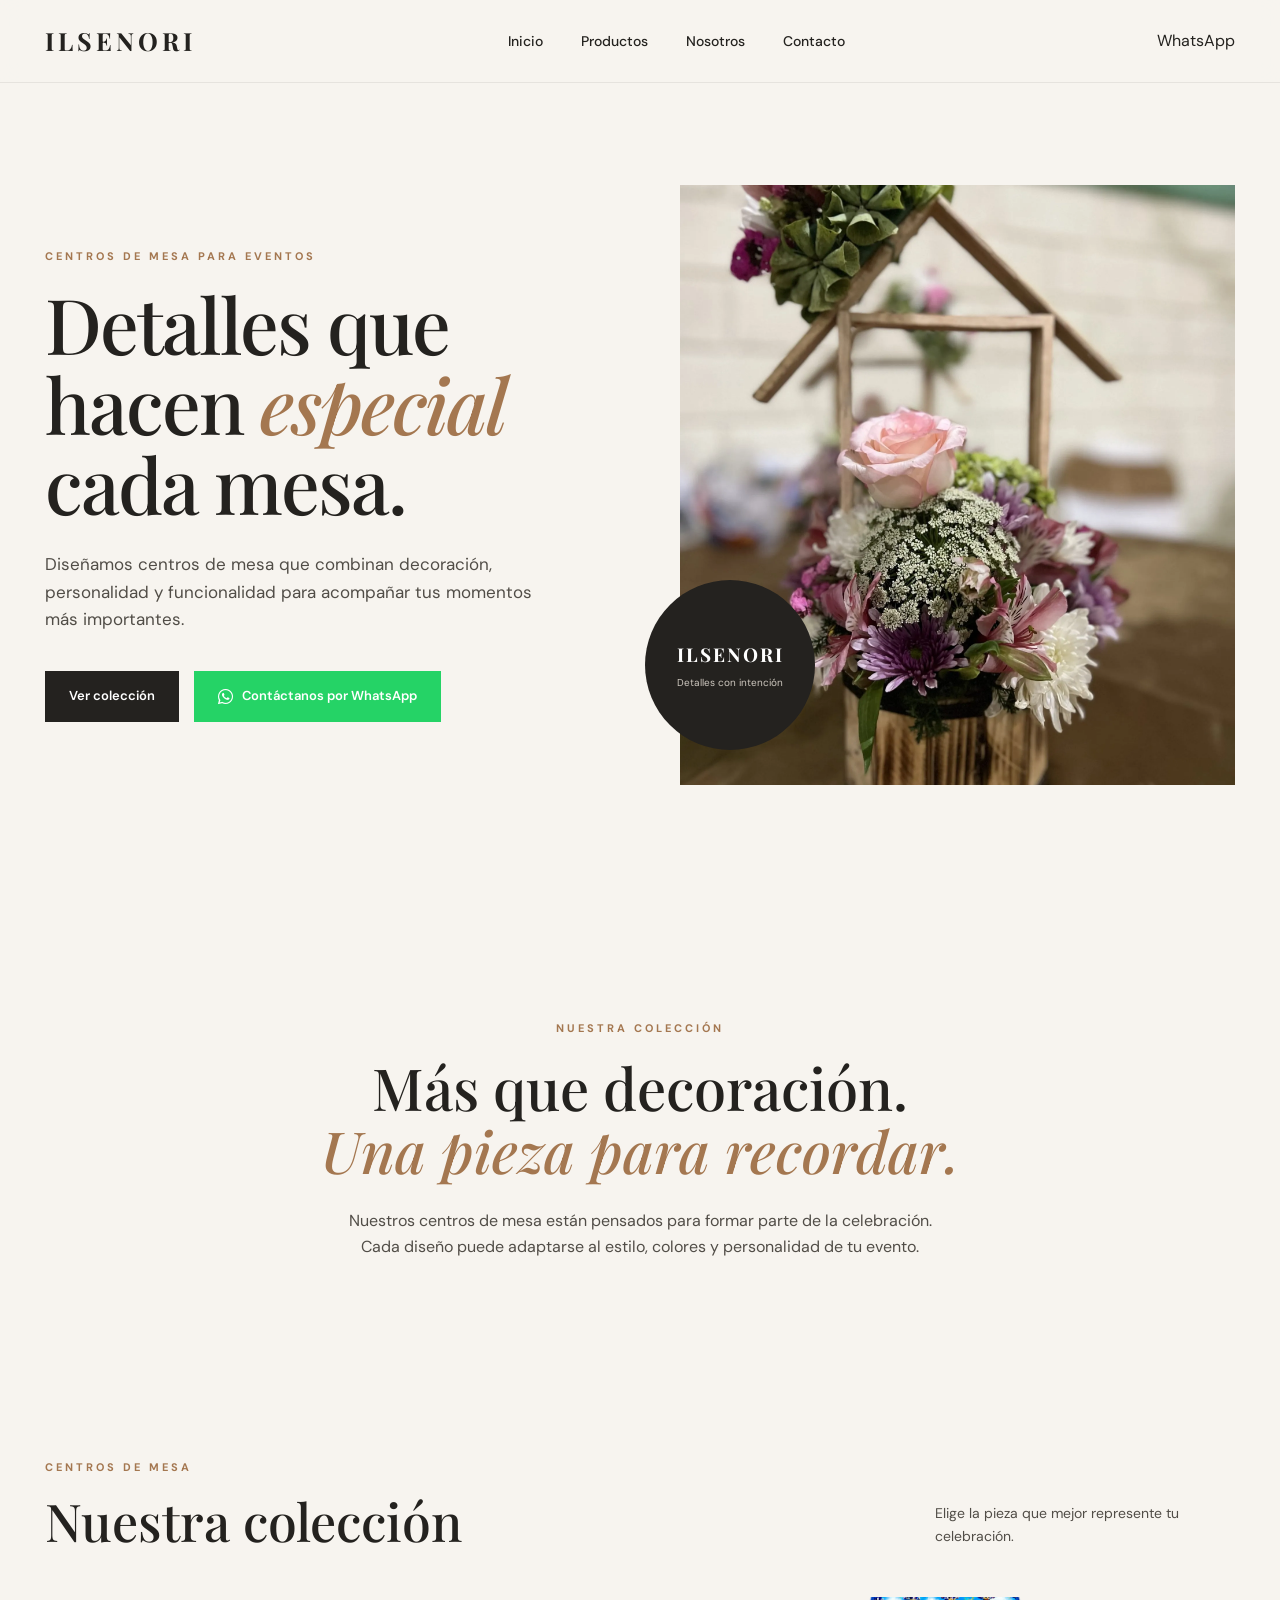
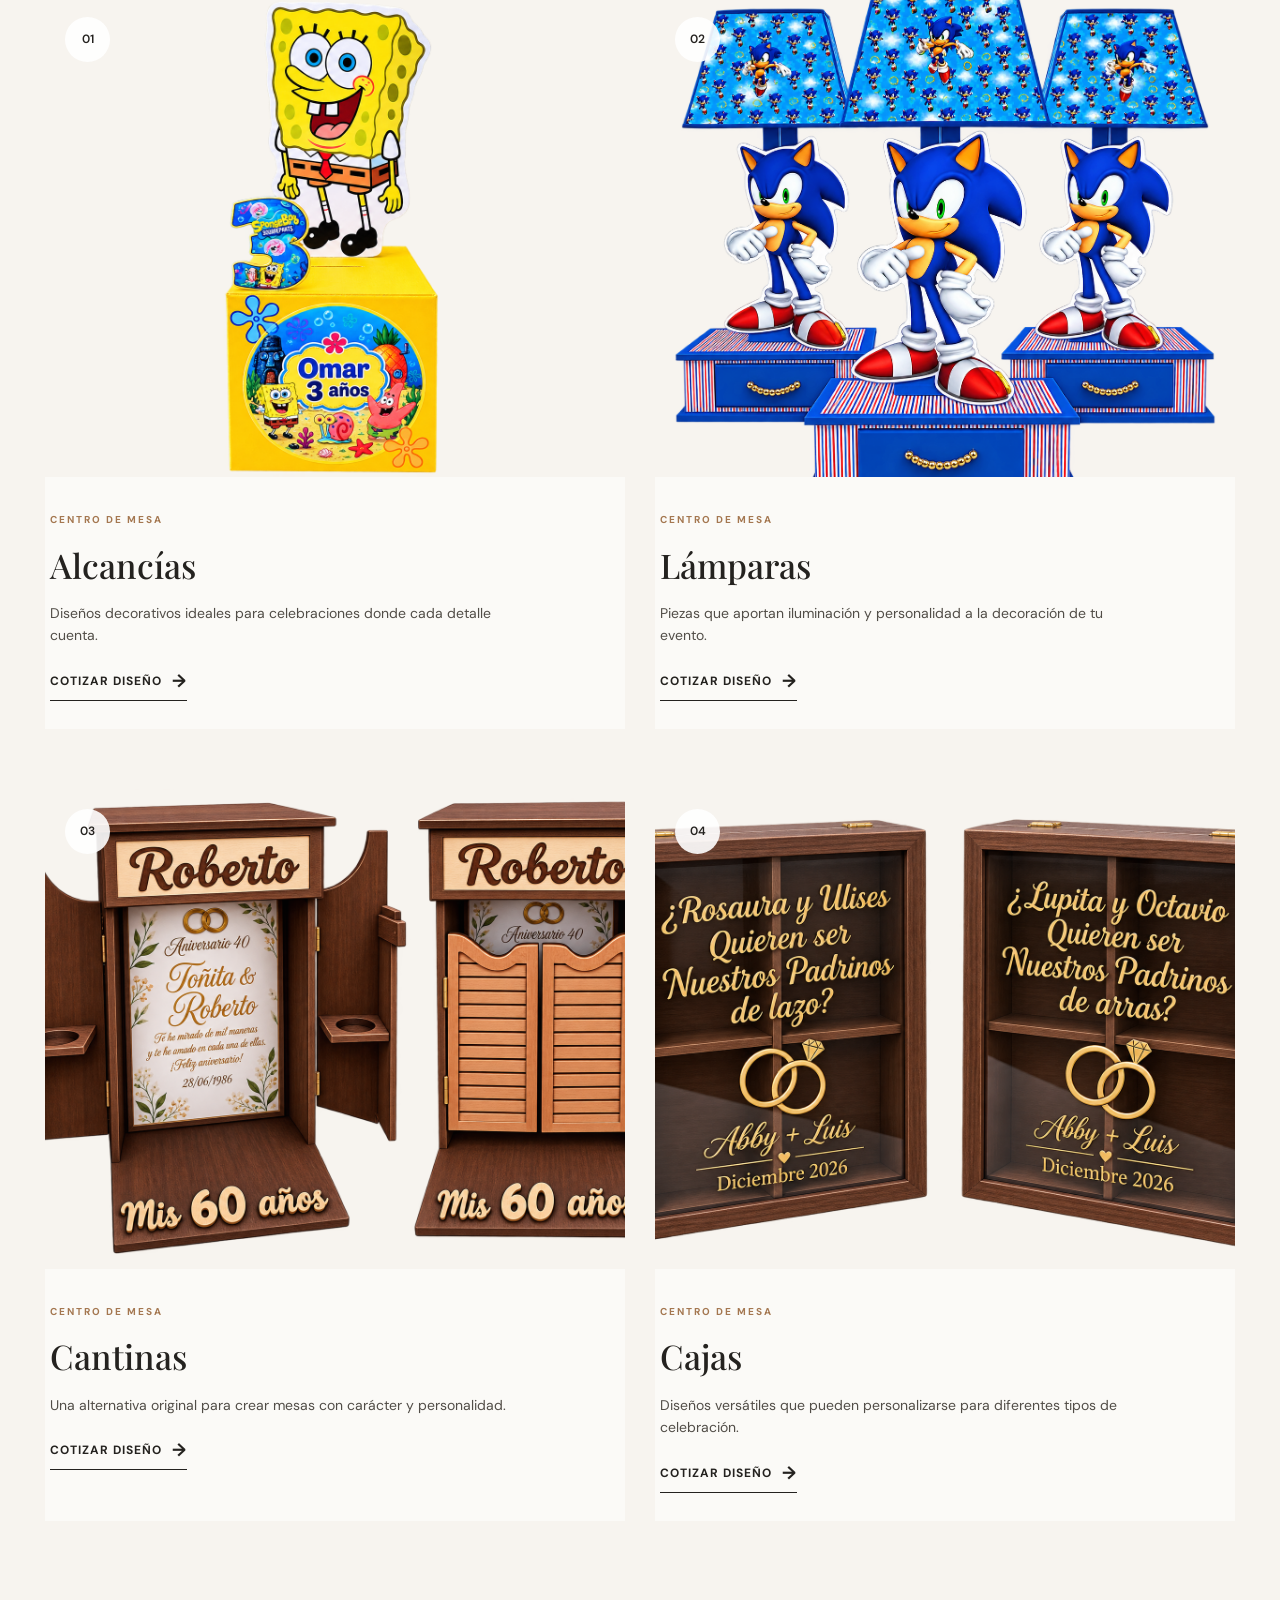
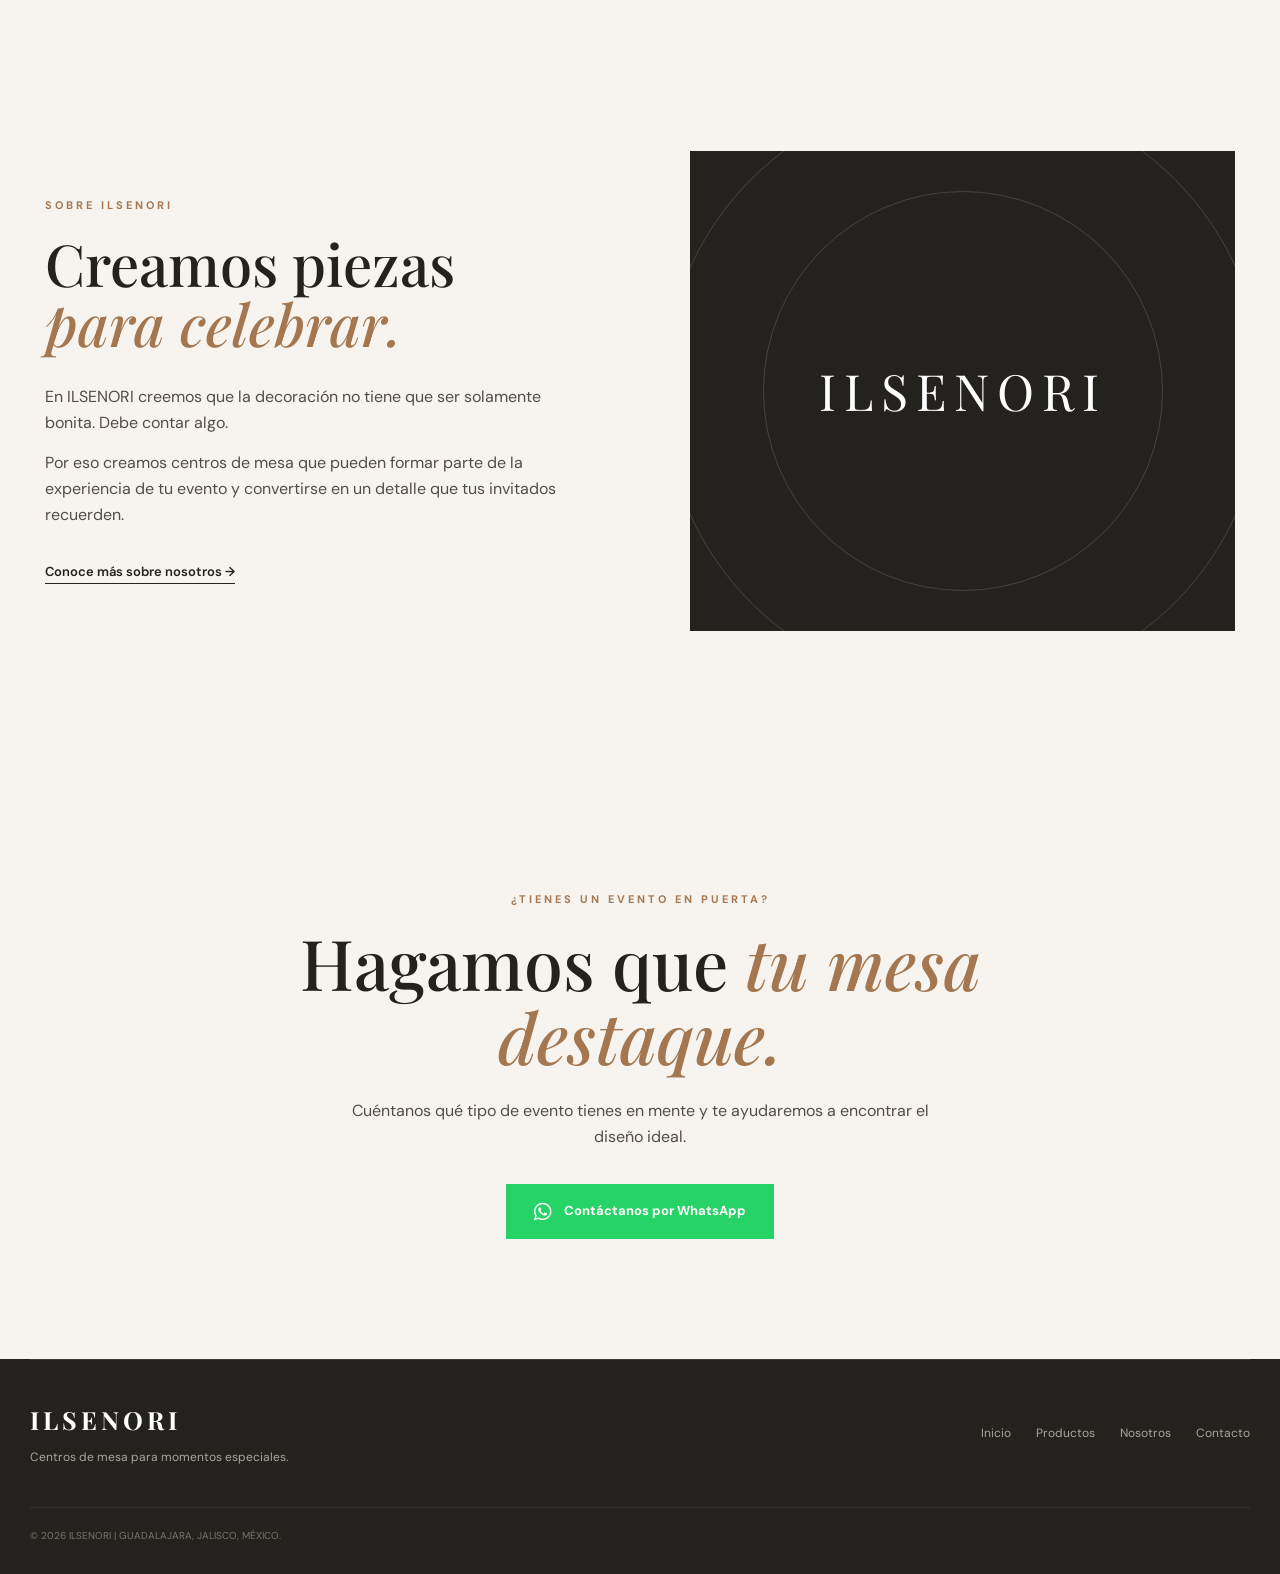
==== index.html @ c7e9c283 "Add files via upload" ====
<!DOCTYPE html>
<html lang="es">
<head>
    <meta charset="UTF-8">
    <meta name="viewport" content="width=device-width, initial-scale=1.0">

    <title>ILSENORI | Centros de Mesa para Eventos</title>

    <meta 
        name="description" 
        content="Centros de mesa personalizados para eventos. Alcancías, lámparas, cantinas y cajas decorativas."
    >

    <!-- Google Fonts -->
    <link rel="preconnect" href="https://fonts.googleapis.com">
    <link rel="preconnect" href="https://fonts.gstatic.com" crossorigin>
    <link rel="stylesheet" href="https://cdnjs.cloudflare.com/ajax/libs/font-awesome/6.5.2/css/all.min.css">
    <link 
        href="https://fonts.googleapis.com/css2?family=DM+Sans:wght@400;500;600;700&family=Playfair+Display:wght@500;600;700&display=swap" 
        rel="stylesheet"
    >

    <!-- CSS -->
    <link rel="stylesheet" href="css/style.css">
</head>

<body>

    <!-- =========================
         NAVBAR
    ========================== -->

    <header class="navbar">

        <div class="nav-container">

            <a href="#inicio" class="logo">
                ILSENORI
            </a>

            <nav class="nav-menu">
                <a href="#inicio">Inicio</a>
                <a href="#productos">Productos</a>
                <a href="#nosotros">Nosotros</a>
                <a href="#contacto">Contacto</a>
            </nav>

            <a 
                href="https://wa.me/521XXXXXXXXXX?text=Hola%20ILSENORI,%20me%20gustaría%20cotizar%20centros%20de%20mesa."
                target="_blank"
                class="nav-whatsapp"
            >
                WhatsApp
            </a>


        </div>

    </header>


    <!-- =========================
         HERO
    ========================== -->

    <main>

        <section class="hero" id="inicio">

            <div class="hero-content">

                <span class="eyebrow">
                    CENTROS DE MESA PARA EVENTOS
                </span>

                <h1>
                    Detalles que hacen
                    <span>especial</span>
                    cada mesa.
                </h1>

                <p>
                    Diseñamos centros de mesa que combinan decoración,
                    personalidad y funcionalidad para acompañar tus
                    momentos más importantes.
                </p>

                <div class="hero-buttons">

                    <a href="#productos" class="btn btn-primary">
                        Ver colección
                    </a>

<a 
    href="https://wa.me/521XXXXXXXXXX?text=Hola%20ILSENORI,%20me%20gustaría%20cotizar%20centros%20de%20mesa."
    target="_blank"
    class="btn btn-whatsapp"
>
    <i class="fa-brands fa-whatsapp"></i>
    Contáctanos por WhatsApp
</a>

                </div>

            </div>


            <div class="hero-image">

                <div class="hero-image-frame">

                    <img 
                        src="images/hero.webp" 
                        alt="Centro de mesa ILSENORI"
                    >

                </div>

                <div class="hero-badge">
                    <strong>ILSENORI</strong>
                    <span>Detalles con intención</span>
                </div>

            </div>

        </section>


        <!-- =========================
             INTRO
        ========================== -->

        <section class="intro">

            <span class="eyebrow">
                NUESTRA COLECCIÓN
            </span>

            <h2>
                Más que decoración.
                <br>
                <span>Una pieza para recordar.</span>
            </h2>

            <p>
                Nuestros centros de mesa están pensados para formar parte
                de la celebración. Cada diseño puede adaptarse al estilo,
                colores y personalidad de tu evento.
            </p>

        </section>


        <!-- =========================
             PRODUCTOS
        ========================== -->

        <section class="products-section" id="productos">

            <div class="section-header">

                <div>

                    <span class="eyebrow">
                        CENTROS DE MESA
                    </span>

                    <h2>
                        Nuestra colección
                    </h2>

                </div>

                <p>
                    Elige la pieza que mejor represente
                    tu celebración.
                </p>

            </div>


            <div class="products-grid">

                <!-- ALCANCÍAS -->

                <article class="product-card">

                    <div class="product-image">

                        <img 
                            src="images/alcancia.png" 
                            alt="Centro de mesa con alcancía"
                        >

                        <span class="product-number">
                            01
                        </span>

                    </div>

                    <div class="product-info">

                        <span>
                            CENTRO DE MESA
                        </span>

                        <h3>
                            Alcancías
                        </h3>

                        <p>
                            Diseños decorativos ideales para celebraciones
                            donde cada detalle cuenta.
                        </p>

                        <a 
                            href="https://wa.me/521XXXXXXXXXX?text=Hola%20ILSENORI,%20me%20interesan%20los%20centros%20de%20mesa%20con%20alcancías."
                            target="_blank"
                            class="product-link"
                        >
                            Cotizar diseño
                            <span>→</span>
                        </a>

                    </div>

                </article>


                <!-- LÁMPARAS -->

                <article class="product-card">

                      <div class="product-image">

                        <img 
                            src="images/lampara.png" 
                            alt="Centro de mesa con lámpara"
                        >

                        <span class="product-number">
                            02
                        </span>

                    </div>


                    <div class="product-info">

                        <span>
                            CENTRO DE MESA
                        </span>

                        <h3>
                            Lámparas
                        </h3>

                        <p>
                            Piezas que aportan iluminación y personalidad
                            a la decoración de tu evento.
                        </p>

                        <a 
                            href="https://wa.me/521XXXXXXXXXX?text=Hola%20ILSENORI,%20me%20interesan%20los%20centros%20de%20mesa con lámparas."
                            target="_blank"
                            class="product-link"
                        >
                            Cotizar diseño
                            <span>→</span>
                        </a>

                    </div>

                </article>


                <!-- CANTINAS -->

                <article class="product-card">

                      <div class="product-image">

                        <img 
                            src="images/cantina.png" 
                            alt="Centro de mesa con cantina"
                        >

                        <span class="product-number">
                            03
                        </span>

                    </div>


                    <div class="product-info">

                        <span>
                            CENTRO DE MESA
                        </span>

                        <h3>
                            Cantinas
                        </h3>

                        <p>
                            Una alternativa original para crear mesas
                            con carácter y personalidad.
                        </p>

                        <a 
                            href="https://wa.me/521XXXXXXXXXX?text=Hola%20ILSENORI,%20me%20interesan%20los%20centros%20de%20mesa con cantinas."
                            target="_blank"
                            class="product-link"
                        >
                            Cotizar diseño
                            <span>→</span>
                        </a>

                    </div>

                </article>


                <!-- CAJAS -->

                <article class="product-card">
                      <div class="product-image">

                        <img 
                            src="images/caja.png" 
                            alt="Centro de mesa con caja"
                        >

                        <span class="product-number">
                            04
                        </span>

                    </div>


                    <div class="product-info">

                        <span>
                            CENTRO DE MESA
                        </span>

                        <h3>
                            Cajas
                        </h3>

                        <p>
                            Diseños versátiles que pueden personalizarse
                            para diferentes tipos de celebración.
                        </p>

                        <a 
                            href="https://wa.me/521XXXXXXXXXX?text=Hola%20ILSENORI,%20me%20interesan%20los%20centros%20de%20mesa con cajas."
                            target="_blank"
                            class="product-link"
                        >
                            Cotizar diseño
                            <span>→</span>
                        </a>

                    </div>

                </article>

            </div>

        </section>


        <!-- =========================
             NOSOTROS
        ========================== -->

        <section class="about" id="nosotros">

            <div class="about-content">

                <span class="eyebrow">
                    SOBRE ILSENORI
                </span>

                <h2>
                    Creamos piezas
                    <span>para celebrar.</span>
                </h2>

                <p>
                    En ILSENORI creemos que la decoración no tiene que
                    ser solamente bonita. Debe contar algo.
                </p>

                <p>
                    Por eso creamos centros de mesa que pueden formar
                    parte de la experiencia de tu evento y convertirse
                    en un detalle que tus invitados recuerden.
                </p>

                <a href="#contacto" class="text-link">
                    Conoce más sobre nosotros →
                </a>

            </div>


            <div class="about-decoration">

                <div class="decoration-circle circle-one"></div>
                <div class="decoration-circle circle-two"></div>

                <span>
                    ILSENORI
                </span>

            </div>

        </section>


        <!-- =========================
             CTA
        ========================== -->

        <section class="contact" id="contacto">

            <div class="contact-inner">

                <span class="eyebrow">
                    ¿TIENES UN EVENTO EN PUERTA?
                </span>

                <h2>
                    Hagamos que
                    <span>tu mesa destaque.</span>
                </h2>

                <p>
                    Cuéntanos qué tipo de evento tienes en mente
                    y te ayudaremos a encontrar el diseño ideal.
                </p>

                <a 
                    href="https://wa.me/521XXXXXXXXXX?text=Hola%20ILSENORI,%20quiero%20cotizar%20centros%20de%20mesa%20para%20mi%20evento."
                    target="_blank"
                    class="whatsapp-button"
                >
                    <i class="fa-brands fa-whatsapp whatsapp-icon"></i>
    Contáctanos por WhatsApp
                </a>

            </div>

        </section>

    </main>


    <!-- =========================
         FOOTER
    ========================== -->

    <footer>

        <div class="footer-container">

            <div class="footer-brand">

                <div class="logo">
                    ILSENORI
                </div>

                <p>
                    Centros de mesa para momentos especiales.
                </p>

            </div>


            <div class="footer-links">

                <a href="#inicio">Inicio</a>
                <a href="#productos">Productos</a>
                <a href="#nosotros">Nosotros</a>
                <a href="#contacto">Contacto</a>

            </div>

        </div>


        <div class="footer-bottom">

            <span>
                © 2026 ILSENORI | GUADALAJARA, JALISCO, MÉXICO.
            </span>

        </div>

    </footer>


    <!-- JavaScript -->
    <script src="js/script.js"></script>

</body>
</html>
---- css/style.css ----
/* =====================================================
   ILSENORI
   Centros de Mesa para Eventos
===================================================== */


/* =========================
   VARIABLES
========================= */

:root {

    --background: #f7f4ef;
    --background-light: #fbfaf7;

    --dark: #24221f;
    --dark-soft: #514d47;

    --accent: #a47750;
    --accent-dark: #805b3c;

    --border: #ddd7ce;

    --white: #ffffff;

    --serif: "Playfair Display", serif;
    --sans: "DM Sans", sans-serif;

}


/* =========================
   RESET
========================= */

* {
    margin: 0;
    padding: 0;
    box-sizing: border-box;
}

html {
    scroll-behavior: smooth;
}

body {

    font-family: var(--sans);

    background: var(--background);

    color: var(--dark);

    line-height: 1.6;

}

img {

    width: 100%;
    display: block;

}

a {

    text-decoration: none;
    color: inherit;

}


/* =========================
   NAVBAR
========================= */

.navbar {

    position: fixed;

    top: 0;
    left: 0;

    width: 100%;

    z-index: 1000;

    background: rgba(247, 244, 239, 0.9);

    backdrop-filter: blur(12px);

    border-bottom: 1px solid rgba(36, 34, 31, 0.08);

}

.nav-container {

    max-width: 1250px;

    margin: auto;

    height: 82px;

    padding: 0 30px;

    display: flex;

    align-items: center;

    justify-content: space-between;

}

.logo {

    font-family: var(--serif);

    font-size: 25px;

    font-weight: 700;

    letter-spacing: 4px;

}

.nav-menu {

    display: flex;

    gap: 38px;

}

.nav-menu a {

    font-size: 14px;

    font-weight: 500;

    transition: 0.3s;

}

.nav-menu a:hover {

    color: var(--accent);

}




/* =========================
   HERO
========================= */

.hero {

    min-height: 100vh;

    max-width: 1250px;

    margin: auto;

    padding: 150px 30px 80px;

    display: grid;

    grid-template-columns: 1fr 1fr;

    align-items: center;

    gap: 80px;

}

.hero-content {

    max-width: 570px;

}

.eyebrow {

    display: block;

    margin-bottom: 18px;

    color: var(--accent);

    font-size: 11px;

    font-weight: 700;

    letter-spacing: 3px;

}

.hero h1 {

    font-family: var(--serif);

    font-size: clamp(50px, 6vw, 82px);

    line-height: 1.04;

    font-weight: 500;

    letter-spacing: -2px;

    margin-bottom: 28px;

}

.hero h1 span,
.about h2 span,
.contact h2 span {

    color: var(--accent);

    font-style: italic;

}

.hero p {

    max-width: 500px;

    color: var(--dark-soft);

    font-size: 17px;

    margin-bottom: 38px;

}

.hero-buttons {

    display: flex;

    align-items: center;

    gap: 15px;

    flex-wrap: wrap;

}

.btn {

    padding: 15px 24px;

    font-size: 13px;

    font-weight: 600;

    transition: 0.3s;

}

.btn-primary {

    background: var(--dark);

    color: var(--white);

}

.btn-primary:hover {

    background: var(--accent);

}

.btn-outline {

    border: 1px solid var(--dark);

}
.btn-whatsapp {
    display: inline-flex;
    align-items: center;
    justify-content: center;
    gap: 9px;

    background: #25D366;
    color: #ffffff;

    transition: 0.3s;
}

.btn-whatsapp:hover {
    background: #1ebe5d;
    color: #ffffff;
    transform: translateY(-2px);
}

.btn-whatsapp i {
    font-size: 17px;
}
.btn-outline:hover {

    background: var(--dark);

    color: var(--white);

}


/* =========================
   HERO IMAGE
========================= */

.hero-image {

    position: relative;

}

.hero-image-frame {

    position: relative;

    height: 600px;

    overflow: hidden;

    background: #ded7cd;

}

.hero-image-frame img {

    width: 100%;
    height: 100%;

    object-fit: cover;

    transition: transform 0.8s ease;

}

.hero-image:hover img {

    transform: scale(1.03);

}

.hero-badge {

    position: absolute;

    left: -35px;

    bottom: 35px;

    width: 170px;

    height: 170px;

    border-radius: 50%;

    background: var(--dark);

    color: white;

    display: flex;

    flex-direction: column;

    justify-content: center;

    align-items: center;

    text-align: center;

    padding: 20px;

}

.hero-badge strong {

    font-family: var(--serif);

    font-size: 19px;

    letter-spacing: 2px;

}

.hero-badge span {

    font-size: 10px;

    color: #cfc9c0;

    margin-top: 5px;

}


/* =========================
   INTRO
========================= */

.intro {

    max-width: 800px;

    margin: auto;

    text-align: center;

    padding: 120px 30px;

}

.intro h2 {

    font-family: var(--serif);

    font-size: clamp(38px, 5vw, 58px);

    line-height: 1.1;

    font-weight: 500;

    margin-bottom: 25px;

}

.intro h2 span {

    color: var(--accent);

    font-style: italic;

}

.intro p {

    max-width: 600px;

    margin: auto;

    color: var(--dark-soft);

}


/* =========================
   PRODUCTS
========================= */

.products-section {

    max-width: 1250px;

    margin: auto;

    padding: 80px 30px 130px;

}

.section-header {

    display: flex;

    justify-content: space-between;

    align-items: end;

    margin-bottom: 50px;

}

.section-header h2 {

    font-family: var(--serif);

    font-size: 52px;

    font-weight: 500;

    line-height: 1;

}

.section-header p {

    max-width: 300px;

    color: var(--dark-soft);

    font-size: 14px;

}


/* =========================
   PRODUCT GRID
========================= */

.products-grid {

    display: grid;

    grid-template-columns: repeat(2, 1fr);

    gap: 60px 30px;

}

.product-card {

    background: var(--background-light);

}

.product-image {

    height: 480px;

    position: relative;

    overflow: hidden;

    background:  var(--background);

}

.product-image img {

    height: 100%;

    object-fit: cover;

    transition: transform 0.7s ease;

}

.product-card:hover .product-image img {

    transform: scale(1.04);

}

.product-number {

    position: absolute;

    top: 20px;

    left: 20px;

    width: 45px;

    height: 45px;

    border-radius: 50%;

    display: flex;

    align-items: center;

    justify-content: center;

    background: rgba(255,255,255,0.9);

    font-size: 12px;

    font-weight: 600;

}


/* PLACEHOLDER */

.product-placeholder {

    display: flex;

    align-items: center;

    justify-content: center;

    background:
        linear-gradient(
            135deg,
            #ddd5ca,
            #eee9e1
        );

}

.product-placeholder div {

    text-align: center;

}

.product-placeholder span {

    display: block;

    font-size: 12px;

    color: var(--accent);

    letter-spacing: 3px;

    margin-bottom: 8px;

}

.product-placeholder strong {

    font-family: var(--serif);

    font-size: 38px;

    font-weight: 500;

}


/* PRODUCT INFO */

.product-info {

    padding: 28px 5px;

}

.product-info > span {

    color: var(--accent);

    font-size: 10px;

    font-weight: 700;

    letter-spacing: 2px;

}

.product-info h3 {

    font-family: var(--serif);

    font-size: 34px;

    font-weight: 500;

    margin: 7px 0 10px;

}

.product-info p {

    max-width: 470px;

    color: var(--dark-soft);

    font-size: 14px;

    margin-bottom: 20px;

}

.product-link {

    display: inline-flex;

    gap: 10px;

    align-items: center;

    font-size: 12px;

    font-weight: 700;

    letter-spacing: 1px;

    text-transform: uppercase;

    border-bottom: 1px solid var(--dark);

    padding-bottom: 4px;

    transition: 0.3s;

}

.product-link:hover {

    color: var(--accent);

    border-color: var(--accent);

}

.product-link span {

    font-size: 18px;

}


/* =========================
   ABOUT
========================= */

.about {

    max-width: 1250px;

    margin: auto;

    padding: 100px 30px 140px;

    display: grid;

    grid-template-columns: 1fr 1fr;

    align-items: center;

    gap: 100px;

}

.about-content {

    max-width: 520px;

}

.about h2 {

    font-family: var(--serif);

    font-size: 58px;

    font-weight: 500;

    line-height: 1.05;

    margin-bottom: 30px;

}

.about p {

    color: var(--dark-soft);

    margin-bottom: 15px;

}

.text-link {

    display: inline-block;

    margin-top: 20px;

    font-weight: 600;

    font-size: 13px;

    border-bottom: 1px solid var(--dark);

}


/* ABOUT DECORATION */

.about-decoration {

    height: 480px;

    background: var(--dark);

    position: relative;

    overflow: hidden;

    display: flex;

    justify-content: center;

    align-items: center;

}

.about-decoration > span {

    position: relative;

    z-index: 2;

    font-family: var(--serif);

    font-size: 50px;

    color: var(--white);

    letter-spacing: 8px;

}

.decoration-circle {

    position: absolute;

    border: 1px solid rgba(255,255,255,0.15);

    border-radius: 50%;

}

.circle-one {

    width: 400px;

    height: 400px;

}

.circle-two {

    width: 600px;

    height: 600px;

}

/* =========================
   CONTACT
========================= */

.contact {
    background: var(--background);
    padding: 120px 30px;
}

.contact-inner {
    max-width: 800px;
    margin: auto;
    text-align: center;
}

.contact h2 {
    font-family: var(--serif);
    font-size: clamp(45px, 6vw, 70px);
    font-weight: 500;
    line-height: 1.05;
    margin-bottom: 25px;
}

.contact h2 span {
    color: var(--accent);
    font-style: italic;
}

.contact p {
    max-width: 600px;
    margin: 0 auto 35px;
    color: var(--dark-soft);
}
/* =========================
   CONTACT
========================= */

.whatsapp-button {

    display: inline-flex;

    align-items: center;

    justify-content: center;

    gap: 12px;

    padding: 17px 28px;

    background: #25D366;

    color: #ffffff;

    font-size: 13px;

    font-weight: 700;

    transition: 0.3s;

}

.whatsapp-button:hover {

    background: #1ebe5d;

    color: #ffffff;

    transform: translateY(-2px);

}

.whatsapp-icon {

    font-size: 20px;

}



/* =========================
   FOOTER
========================= */

footer {

    background: var(--dark);

    color: var(--white);

    padding: 0 30px 30px;

}

.footer-container {

    max-width: 1250px;

    margin: auto;

    padding: 40px 0;

    border-top: 1px solid rgba(255,255,255,0.12);

    display: flex;

    justify-content: space-between;

}

.footer-brand p {

    color: #aaa49d;

    font-size: 12px;

    margin-top: 8px;

}

.footer-links {

    display: flex;

    gap: 25px;

    align-items: center;

}

.footer-links a {

    font-size: 12px;

    color: #aaa49d;

}

.footer-links a:hover {

    color: white;

}

.footer-bottom {

    max-width: 1250px;

    margin: auto;

    padding-top: 20px;

    border-top: 1px solid rgba(255,255,255,0.08);

    display: flex;

    justify-content: space-between;

    color: #77736d;

    font-size: 10px;

}


/* =========================
   RESPONSIVE
========================= */

@media (max-width: 900px) {

    .nav-menu,
    .nav-whatsapp {

        display: none;

    }

    .menu-toggle {

        display: block;

    }

    .hero {

        grid-template-columns: 1fr;

        gap: 50px;

    }

    .hero-image-frame {

        height: 500px;

    }

    .hero-badge {

        left: 20px;

    }

    .products-grid {

        grid-template-columns: 1fr;

    }

    .about {

        grid-template-columns: 1fr;

        gap: 50px;

    }

}


@media (max-width: 600px) {

    .nav-container {

        height: 70px;

        padding: 0 20px;

    }

    .logo {

        font-size: 21px;

    }

    .hero {

        padding: 120px 20px 60px;

    }

    .hero h1 {

        font-size: 48px;

    }

    .hero p {

        font-size: 15px;

    }

    .hero-buttons {

        flex-direction: column;

        align-items: stretch;

    }

    .btn {

        text-align: center;

    }

    .hero-image-frame {

        height: 420px;

    }

    .hero-badge {

        width: 125px;

        height: 125px;

        left: 15px;

        bottom: 15px;

    }

    .hero-badge strong {

        font-size: 14px;

    }

    .hero-badge span {

        font-size: 8px;

    }

    .intro {

        padding: 80px 20px;

    }

    .intro h2 {

        font-size: 38px;

    }

    .products-section {

        padding: 50px 20px 80px;

    }

    .section-header {

        display: block;

    }

    .section-header h2 {

        font-size: 42px;

        margin-bottom: 15px;

    }

    .product-image {

        height: 380px;

    }

    .product-info h3 {

        font-size: 30px;

    }

    .about {

        padding: 70px 20px 90px;

    }

    .about h2 {

        font-size: 43px;

    }

    .about-decoration {

        height: 350px;

    }

    .about-decoration > span {

        font-size: 32px;

    }

    .contact {

        padding: 90px 20px;

    }

    .contact h2 {

        font-size: 45px;

    }

    .footer-container {

        flex-direction: column;

        gap: 30px;

    }

    .footer-links {

        flex-wrap: wrap;

    }

    .footer-bottom {

        flex-direction: column;

        gap: 5px;

    }

}

/* =========================
   SCROLL ANIMATIONS
========================= */

.animate {

    opacity: 0;

    transform: translateY(25px);

    transition:
        opacity 0.7s ease,
        transform 0.7s ease;

}

.animate.visible {

    opacity: 1;

    transform: translateY(0);

}


/* =========================
   SCROLLED NAVBAR
========================= */

.navbar.scrolled {

    box-shadow: 0 5px 25px rgba(0,0,0,0.05);

}


/* =========================
   MOBILE MENU
========================= */

@media (max-width: 900px) {

    .nav-menu.mobile-active {

        display: flex;

        position: absolute;

        top: 70px;

        left: 0;

        width: 100%;

        padding: 25px 20px;

        background: var(--background);

        flex-direction: column;

        gap: 20px;

        border-bottom: 1px solid var(--border);

    }

}
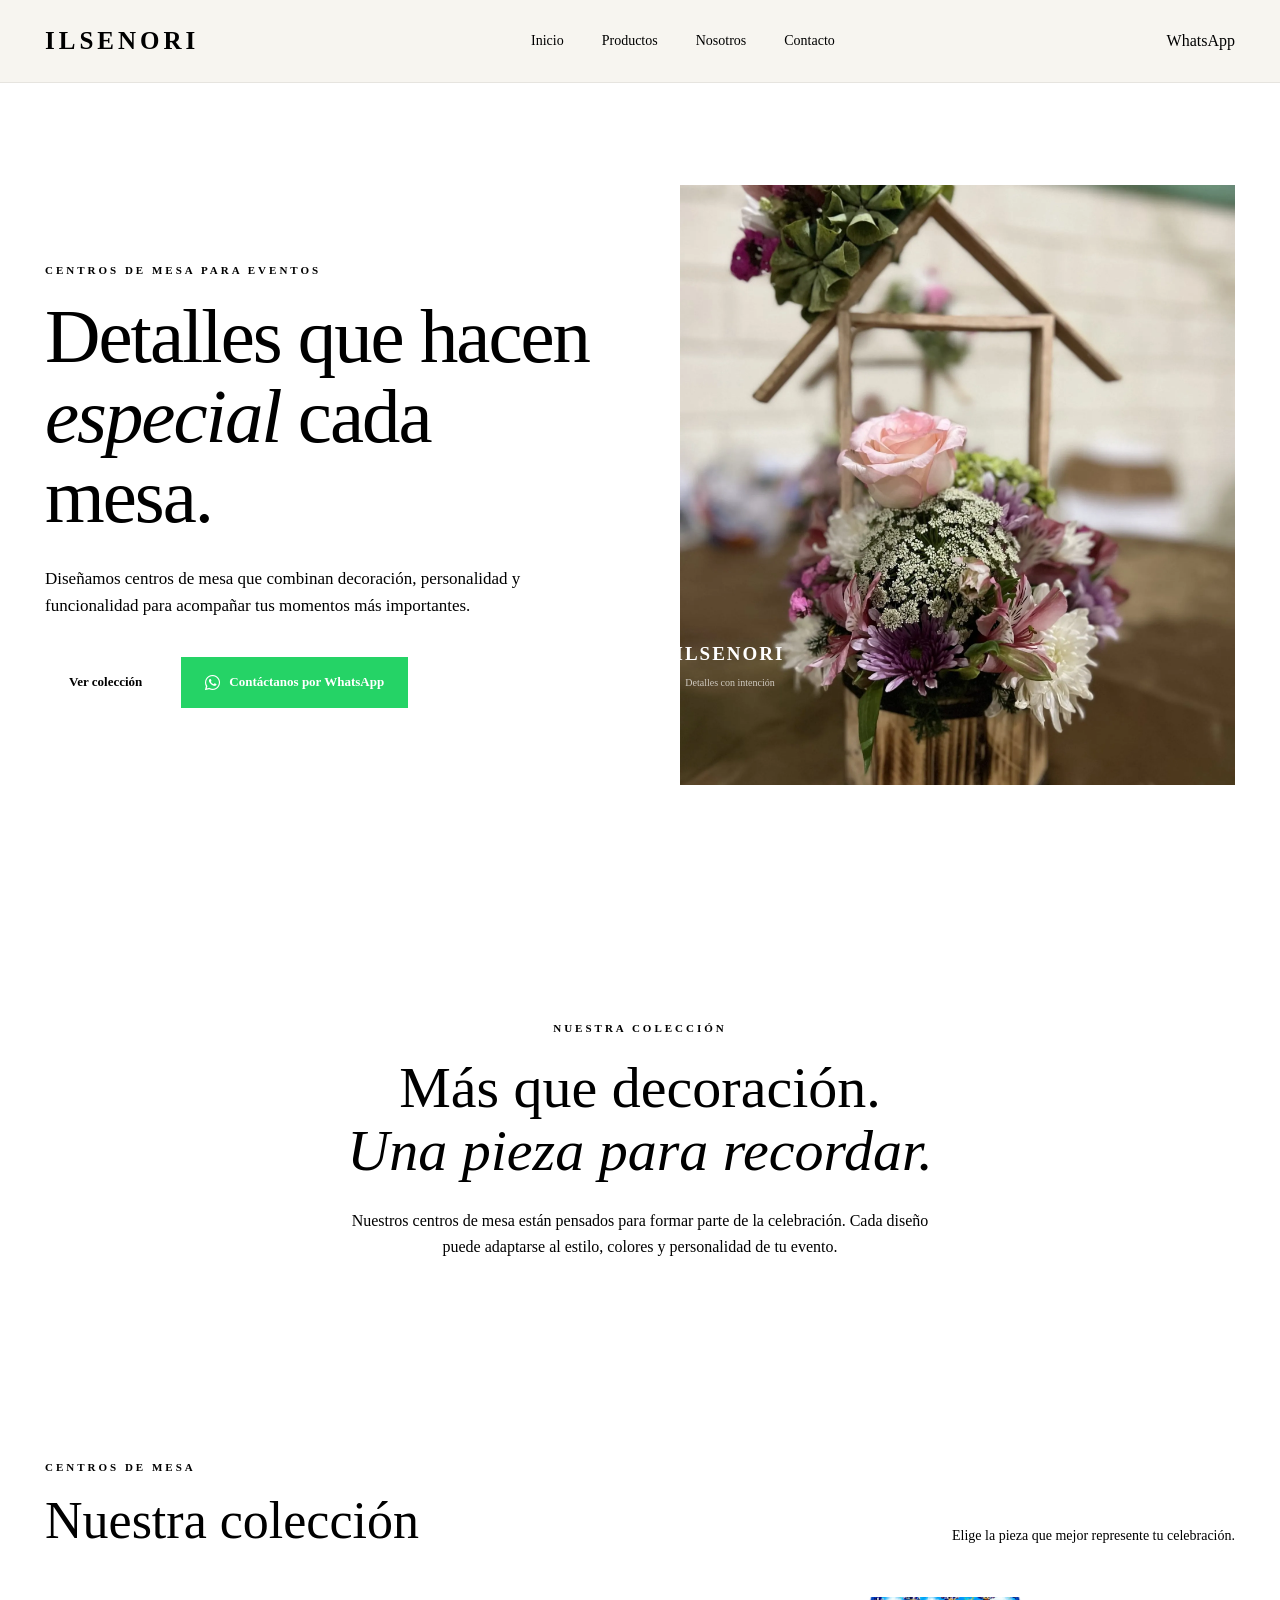
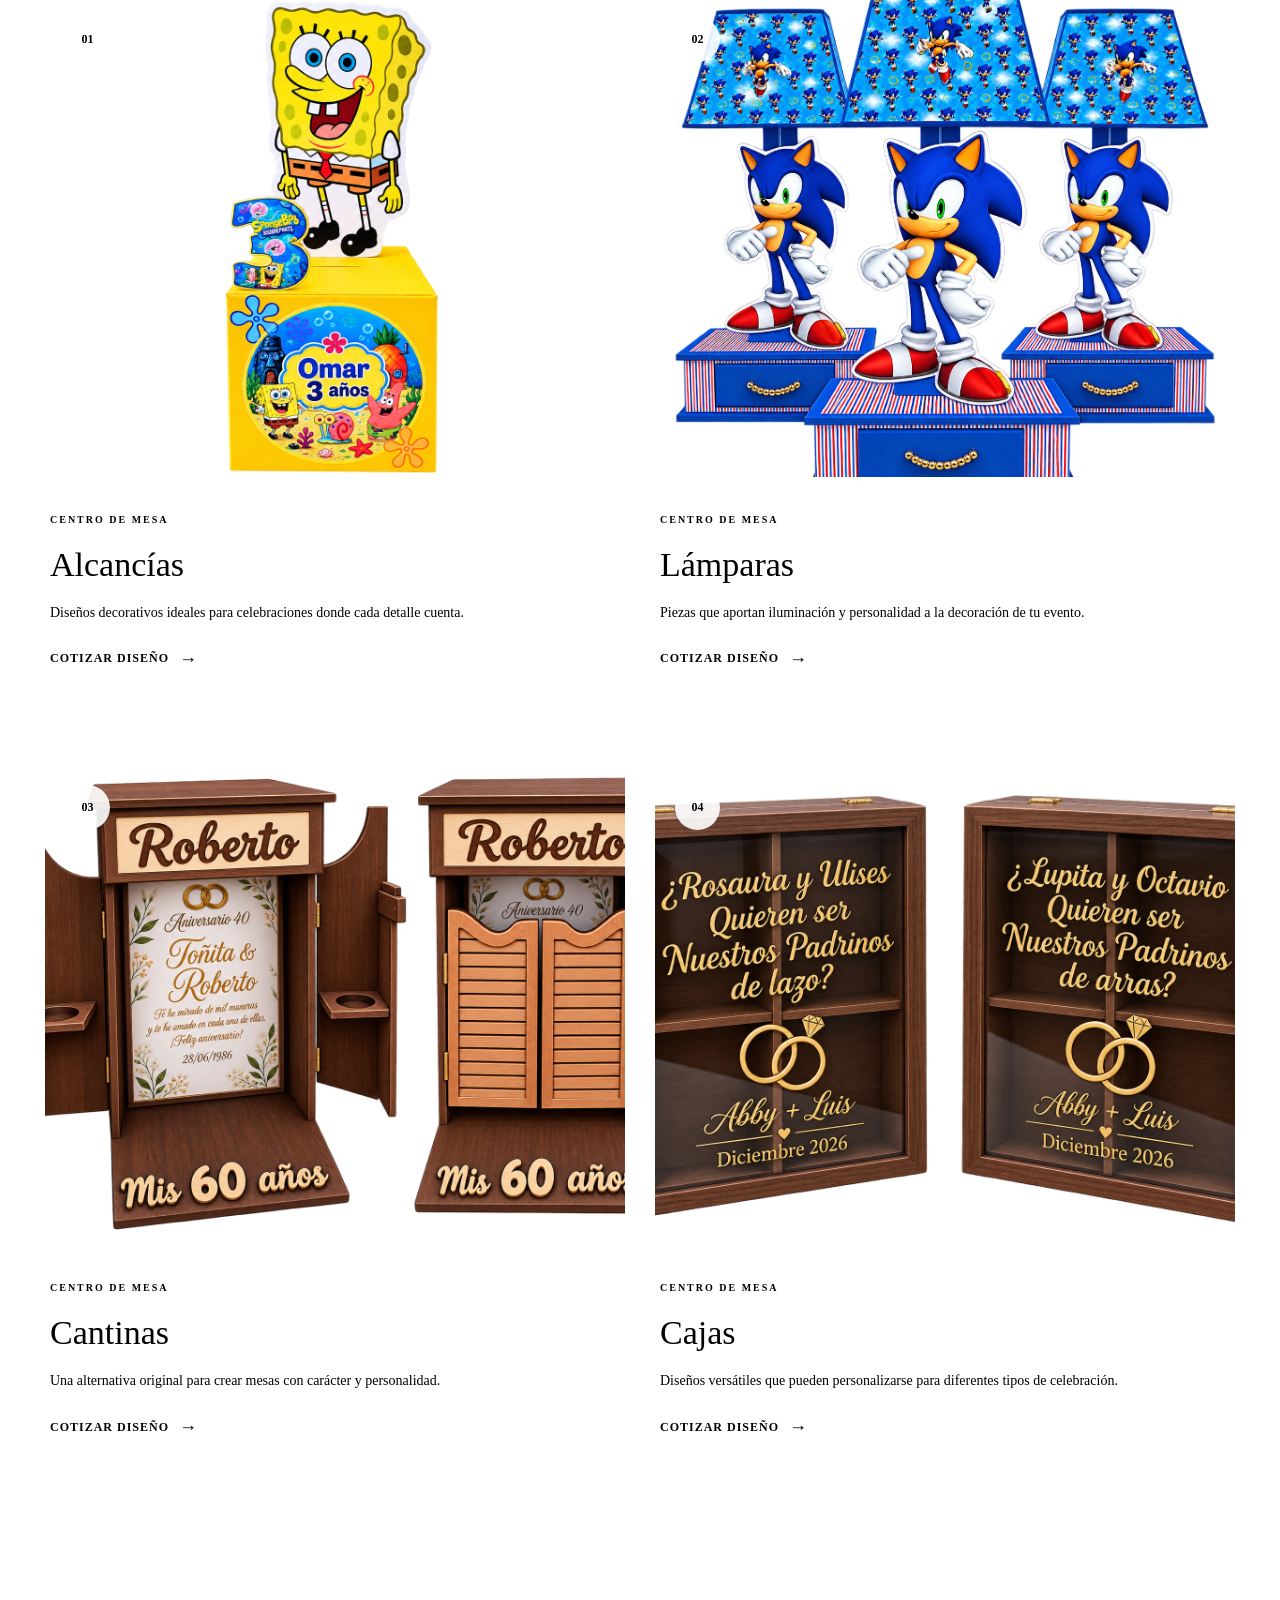
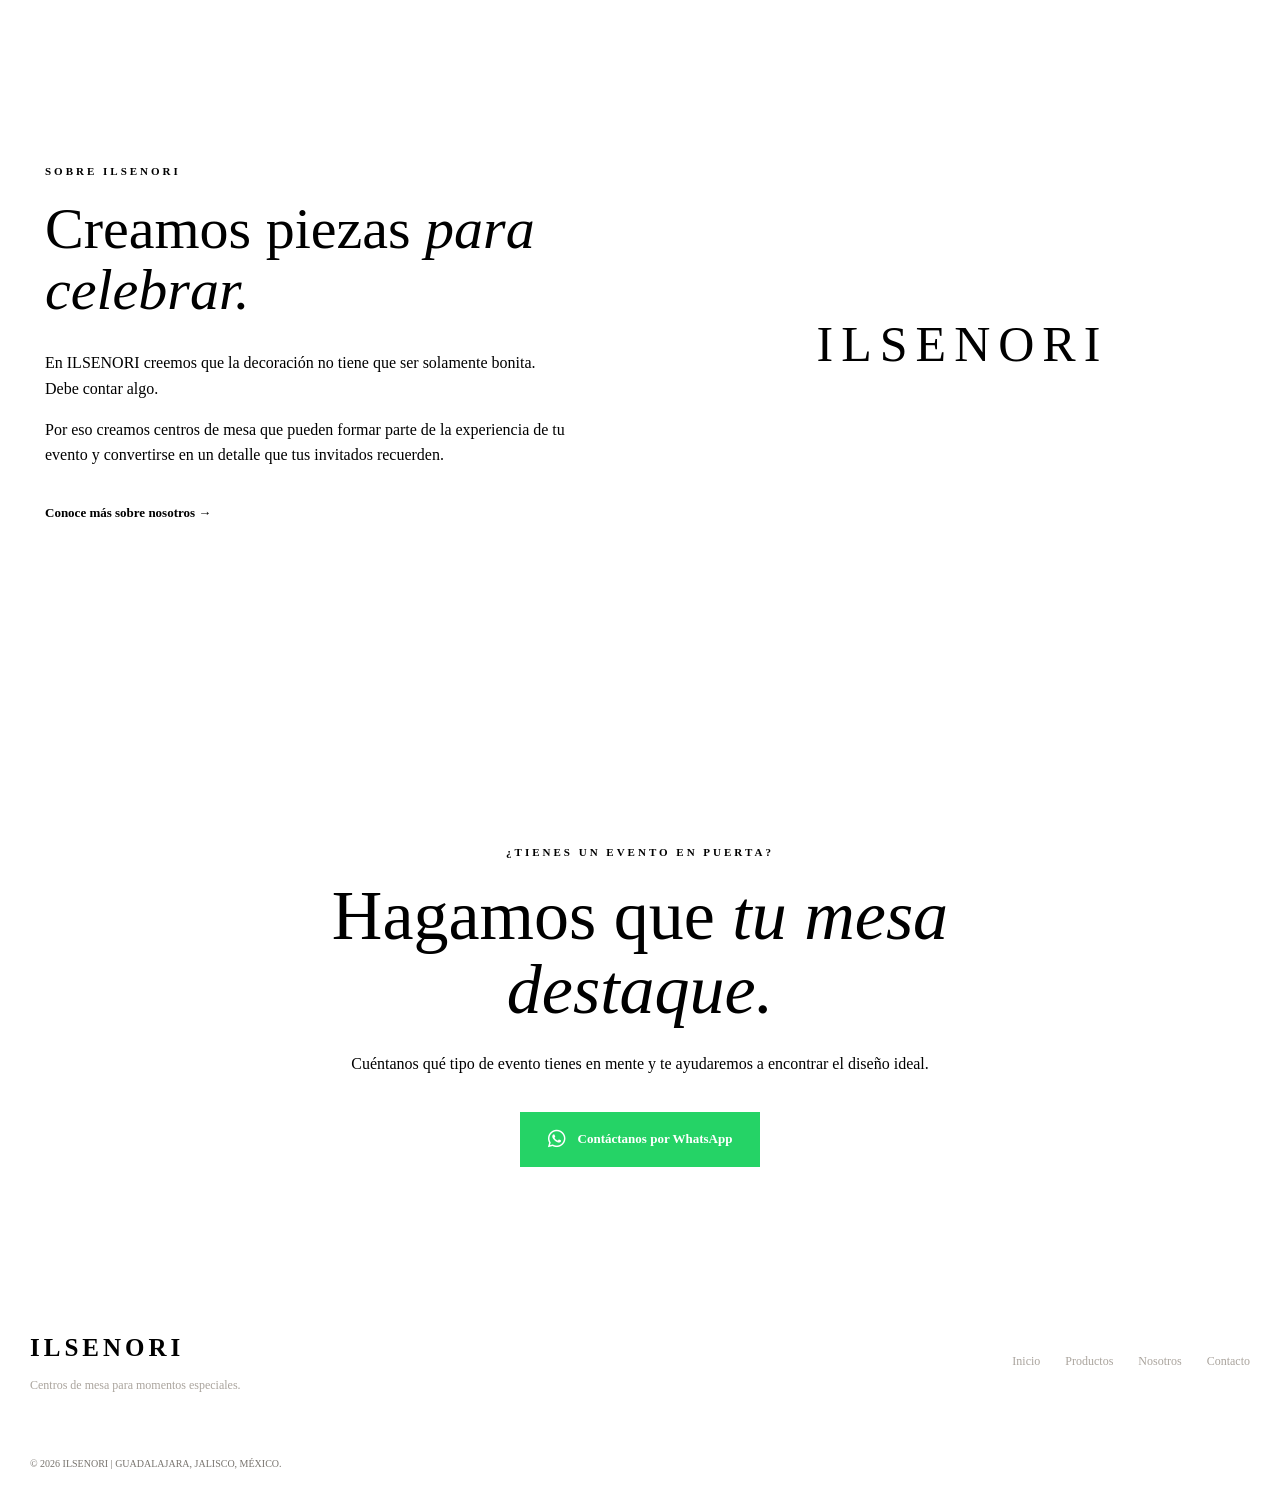
==== commit 10eabbbc: "Merge branch 'main' of https://github.com/tokiopanic/ilsenori.com" ====
--- a/index.html
+++ b/index.html
@@ -1,509 +1,509 @@
-<!DOCTYPE html>
-<html lang="es">
-<head>
-    <meta charset="UTF-8">
-    <meta name="viewport" content="width=device-width, initial-scale=1.0">
-
-    <title>ILSENORI | Centros de Mesa para Eventos</title>
-
-    <meta 
-        name="description" 
-        content="Centros de mesa personalizados para eventos. Alcancías, lámparas, cantinas y cajas decorativas."
-    >
-
-    <!-- Google Fonts -->
-    <link rel="preconnect" href="https://fonts.googleapis.com">
-    <link rel="preconnect" href="https://fonts.gstatic.com" crossorigin>
-    <link rel="stylesheet" href="https://cdnjs.cloudflare.com/ajax/libs/font-awesome/6.5.2/css/all.min.css">
-    <link 
-        href="https://fonts.googleapis.com/css2?family=DM+Sans:wght@400;500;600;700&family=Playfair+Display:wght@500;600;700&display=swap" 
-        rel="stylesheet"
-    >
-
-    <!-- CSS -->
-    <link rel="stylesheet" href="css/style.css">
-</head>
-
-<body>
-
-    <!-- =========================
-         NAVBAR
-    ========================== -->
-
-    <header class="navbar">
-
-        <div class="nav-container">
-
-            <a href="#inicio" class="logo">
-                ILSENORI
-            </a>
-
-            <nav class="nav-menu">
-                <a href="#inicio">Inicio</a>
-                <a href="#productos">Productos</a>
-                <a href="#nosotros">Nosotros</a>
-                <a href="#contacto">Contacto</a>
-            </nav>
-
-            <a 
-                href="https://wa.me/521XXXXXXXXXX?text=Hola%20ILSENORI,%20me%20gustaría%20cotizar%20centros%20de%20mesa."
-                target="_blank"
-                class="nav-whatsapp"
-            >
-                WhatsApp
-            </a>
-
-
-        </div>
-
-    </header>
-
-
-    <!-- =========================
-         HERO
-    ========================== -->
-
-    <main>
-
-        <section class="hero" id="inicio">
-
-            <div class="hero-content">
-
-                <span class="eyebrow">
-                    CENTROS DE MESA PARA EVENTOS
-                </span>
-
-                <h1>
-                    Detalles que hacen
-                    <span>especial</span>
-                    cada mesa.
-                </h1>
-
-                <p>
-                    Diseñamos centros de mesa que combinan decoración,
-                    personalidad y funcionalidad para acompañar tus
-                    momentos más importantes.
-                </p>
-
-                <div class="hero-buttons">
-
-                    <a href="#productos" class="btn btn-primary">
-                        Ver colección
-                    </a>
-
-<a 
-    href="https://wa.me/521XXXXXXXXXX?text=Hola%20ILSENORI,%20me%20gustaría%20cotizar%20centros%20de%20mesa."
-    target="_blank"
-    class="btn btn-whatsapp"
->
-    <i class="fa-brands fa-whatsapp"></i>
-    Contáctanos por WhatsApp
-</a>
-
-                </div>
-
-            </div>
-
-
-            <div class="hero-image">
-
-                <div class="hero-image-frame">
-
-                    <img 
-                        src="images/hero.webp" 
-                        alt="Centro de mesa ILSENORI"
-                    >
-
-                </div>
-
-                <div class="hero-badge">
-                    <strong>ILSENORI</strong>
-                    <span>Detalles con intención</span>
-                </div>
-
-            </div>
-
-        </section>
-
-
-        <!-- =========================
-             INTRO
-        ========================== -->
-
-        <section class="intro">
-
-            <span class="eyebrow">
-                NUESTRA COLECCIÓN
-            </span>
-
-            <h2>
-                Más que decoración.
-                <br>
-                <span>Una pieza para recordar.</span>
-            </h2>
-
-            <p>
-                Nuestros centros de mesa están pensados para formar parte
-                de la celebración. Cada diseño puede adaptarse al estilo,
-                colores y personalidad de tu evento.
-            </p>
-
-        </section>
-
-
-        <!-- =========================
-             PRODUCTOS
-        ========================== -->
-
-        <section class="products-section" id="productos">
-
-            <div class="section-header">
-
-                <div>
-
-                    <span class="eyebrow">
-                        CENTROS DE MESA
-                    </span>
-
-                    <h2>
-                        Nuestra colección
-                    </h2>
-
-                </div>
-
-                <p>
-                    Elige la pieza que mejor represente
-                    tu celebración.
-                </p>
-
-            </div>
-
-
-            <div class="products-grid">
-
-                <!-- ALCANCÍAS -->
-
-                <article class="product-card">
-
-                    <div class="product-image">
-
-                        <img 
-                            src="images/alcancia.png" 
-                            alt="Centro de mesa con alcancía"
-                        >
-
-                        <span class="product-number">
-                            01
-                        </span>
-
-                    </div>
-
-                    <div class="product-info">
-
-                        <span>
-                            CENTRO DE MESA
-                        </span>
-
-                        <h3>
-                            Alcancías
-                        </h3>
-
-                        <p>
-                            Diseños decorativos ideales para celebraciones
-                            donde cada detalle cuenta.
-                        </p>
-
-                        <a 
-                            href="https://wa.me/521XXXXXXXXXX?text=Hola%20ILSENORI,%20me%20interesan%20los%20centros%20de%20mesa%20con%20alcancías."
-                            target="_blank"
-                            class="product-link"
-                        >
-                            Cotizar diseño
-                            <span>→</span>
-                        </a>
-
-                    </div>
-
-                </article>
-
-
-                <!-- LÁMPARAS -->
-
-                <article class="product-card">
-
-                      <div class="product-image">
-
-                        <img 
-                            src="images/lampara.png" 
-                            alt="Centro de mesa con lámpara"
-                        >
-
-                        <span class="product-number">
-                            02
-                        </span>
-
-                    </div>
-
-
-                    <div class="product-info">
-
-                        <span>
-                            CENTRO DE MESA
-                        </span>
-
-                        <h3>
-                            Lámparas
-                        </h3>
-
-                        <p>
-                            Piezas que aportan iluminación y personalidad
-                            a la decoración de tu evento.
-                        </p>
-
-                        <a 
-                            href="https://wa.me/521XXXXXXXXXX?text=Hola%20ILSENORI,%20me%20interesan%20los%20centros%20de%20mesa con lámparas."
-                            target="_blank"
-                            class="product-link"
-                        >
-                            Cotizar diseño
-                            <span>→</span>
-                        </a>
-
-                    </div>
-
-                </article>
-
-
-                <!-- CANTINAS -->
-
-                <article class="product-card">
-
-                      <div class="product-image">
-
-                        <img 
-                            src="images/cantina.png" 
-                            alt="Centro de mesa con cantina"
-                        >
-
-                        <span class="product-number">
-                            03
-                        </span>
-
-                    </div>
-
-
-                    <div class="product-info">
-
-                        <span>
-                            CENTRO DE MESA
-                        </span>
-
-                        <h3>
-                            Cantinas
-                        </h3>
-
-                        <p>
-                            Una alternativa original para crear mesas
-                            con carácter y personalidad.
-                        </p>
-
-                        <a 
-                            href="https://wa.me/521XXXXXXXXXX?text=Hola%20ILSENORI,%20me%20interesan%20los%20centros%20de%20mesa con cantinas."
-                            target="_blank"
-                            class="product-link"
-                        >
-                            Cotizar diseño
-                            <span>→</span>
-                        </a>
-
-                    </div>
-
-                </article>
-
-
-                <!-- CAJAS -->
-
-                <article class="product-card">
-                      <div class="product-image">
-
-                        <img 
-                            src="images/caja.png" 
-                            alt="Centro de mesa con caja"
-                        >
-
-                        <span class="product-number">
-                            04
-                        </span>
-
-                    </div>
-
-
-                    <div class="product-info">
-
-                        <span>
-                            CENTRO DE MESA
-                        </span>
-
-                        <h3>
-                            Cajas
-                        </h3>
-
-                        <p>
-                            Diseños versátiles que pueden personalizarse
-                            para diferentes tipos de celebración.
-                        </p>
-
-                        <a 
-                            href="https://wa.me/521XXXXXXXXXX?text=Hola%20ILSENORI,%20me%20interesan%20los%20centros%20de%20mesa con cajas."
-                            target="_blank"
-                            class="product-link"
-                        >
-                            Cotizar diseño
-                            <span>→</span>
-                        </a>
-
-                    </div>
-
-                </article>
-
-            </div>
-
-        </section>
-
-
-        <!-- =========================
-             NOSOTROS
-        ========================== -->
-
-        <section class="about" id="nosotros">
-
-            <div class="about-content">
-
-                <span class="eyebrow">
-                    SOBRE ILSENORI
-                </span>
-
-                <h2>
-                    Creamos piezas
-                    <span>para celebrar.</span>
-                </h2>
-
-                <p>
-                    En ILSENORI creemos que la decoración no tiene que
-                    ser solamente bonita. Debe contar algo.
-                </p>
-
-                <p>
-                    Por eso creamos centros de mesa que pueden formar
-                    parte de la experiencia de tu evento y convertirse
-                    en un detalle que tus invitados recuerden.
-                </p>
-
-                <a href="#contacto" class="text-link">
-                    Conoce más sobre nosotros →
-                </a>
-
-            </div>
-
-
-            <div class="about-decoration">
-
-                <div class="decoration-circle circle-one"></div>
-                <div class="decoration-circle circle-two"></div>
-
-                <span>
-                    ILSENORI
-                </span>
-
-            </div>
-
-        </section>
-
-
-        <!-- =========================
-             CTA
-        ========================== -->
-
-        <section class="contact" id="contacto">
-
-            <div class="contact-inner">
-
-                <span class="eyebrow">
-                    ¿TIENES UN EVENTO EN PUERTA?
-                </span>
-
-                <h2>
-                    Hagamos que
-                    <span>tu mesa destaque.</span>
-                </h2>
-
-                <p>
-                    Cuéntanos qué tipo de evento tienes en mente
-                    y te ayudaremos a encontrar el diseño ideal.
-                </p>
-
-                <a 
-                    href="https://wa.me/521XXXXXXXXXX?text=Hola%20ILSENORI,%20quiero%20cotizar%20centros%20de%20mesa%20para%20mi%20evento."
-                    target="_blank"
-                    class="whatsapp-button"
-                >
-                    <i class="fa-brands fa-whatsapp whatsapp-icon"></i>
-    Contáctanos por WhatsApp
-                </a>
-
-            </div>
-
-        </section>
-
-    </main>
-
-
-    <!-- =========================
-         FOOTER
-    ========================== -->
-
-    <footer>
-
-        <div class="footer-container">
-
-            <div class="footer-brand">
-
-                <div class="logo">
-                    ILSENORI
-                </div>
-
-                <p>
-                    Centros de mesa para momentos especiales.
-                </p>
-
-            </div>
-
-
-            <div class="footer-links">
-
-                <a href="#inicio">Inicio</a>
-                <a href="#productos">Productos</a>
-                <a href="#nosotros">Nosotros</a>
-                <a href="#contacto">Contacto</a>
-
-            </div>
-
-        </div>
-
-
-        <div class="footer-bottom">
-
-            <span>
-                © 2026 ILSENORI | GUADALAJARA, JALISCO, MÉXICO.
-            </span>
-
-        </div>
-
-    </footer>
-
-
-    <!-- JavaScript -->
-    <script src="js/script.js"></script>
-
-</body>
+<!DOCTYPE html>
+<html lang="es">
+<head>
+    <meta charset="UTF-8">
+    <meta name="viewport" content="width=device-width, initial-scale=1.0">
+
+    <title>ILSENORI | Centros de Mesa para Eventos</title>
+
+    <meta 
+        name="description" 
+        content="Centros de mesa personalizados para eventos. Alcancías, lámparas, cantinas y cajas decorativas."
+    >
+
+    <!-- Google Fonts -->
+    <link rel="preconnect" href="https://fonts.googleapis.com">
+    <link rel="preconnect" href="https://fonts.gstatic.com" crossorigin>
+    <link rel="stylesheet" href="https://cdnjs.cloudflare.com/ajax/libs/font-awesome/6.5.2/css/all.min.css">
+    <link 
+        href="https://fonts.googleapis.com/css2?family=DM+Sans:wght@400;500;600;700&family=Playfair+Display:wght@500;600;700&display=swap" 
+        rel="stylesheet"
+    >
+
+    <!-- CSS -->
+    <link rel="stylesheet" href="css/style.css">
+</head>
+
+<body>
+
+    <!-- =========================
+         NAVBAR
+    ========================== -->
+
+    <header class="navbar">
+
+        <div class="nav-container">
+
+            <a href="#inicio" class="logo">
+                ILSENORI
+            </a>
+
+            <nav class="nav-menu">
+                <a href="#inicio">Inicio</a>
+                <a href="#productos">Productos</a>
+                <a href="#nosotros">Nosotros</a>
+                <a href="#contacto">Contacto</a>
+            </nav>
+
+            <a 
+                href="https://wa.me/3339023542?text=Hola%20ILSENORI,%20me%20gustaría%20cotizar%20centros%20de%20mesa."
+                target="_blank"
+                class="nav-whatsapp"
+            >
+                WhatsApp
+            </a>
+
+
+        </div>
+
+    </header>
+
+
+    <!-- =========================
+         HERO
+    ========================== -->
+
+    <main>
+
+        <section class="hero" id="inicio">
+
+            <div class="hero-content">
+
+                <span class="eyebrow">
+                    CENTROS DE MESA PARA EVENTOS
+                </span>
+
+                <h1>
+                    Detalles que hacen
+                    <span>especial</span>
+                    cada mesa.
+                </h1>
+
+                <p>
+                    Diseñamos centros de mesa que combinan decoración,
+                    personalidad y funcionalidad para acompañar tus
+                    momentos más importantes.
+                </p>
+
+                <div class="hero-buttons">
+
+                    <a href="#productos" class="btn btn-primary">
+                        Ver colección
+                    </a>
+
+<a 
+    href="https://wa.me/3339023542?text=Hola%20ILSENORI,%20me%20gustaría%20cotizar%20centros%20de%20mesa."
+    target="_blank"
+    class="btn btn-whatsapp"
+>
+    <i class="fa-brands fa-whatsapp"></i>
+    Contáctanos por WhatsApp
+</a>
+
+                </div>
+
+            </div>
+
+
+            <div class="hero-image">
+
+                <div class="hero-image-frame">
+
+                    <img 
+                        src="images/hero.webp" 
+                        alt="Centro de mesa ILSENORI"
+                    >
+
+                </div>
+
+                <div class="hero-badge">
+                    <strong>ILSENORI</strong>
+                    <span>Detalles con intención</span>
+                </div>
+
+            </div>
+
+        </section>
+
+
+        <!-- =========================
+             INTRO
+        ========================== -->
+
+        <section class="intro">
+
+            <span class="eyebrow">
+                NUESTRA COLECCIÓN
+            </span>
+
+            <h2>
+                Más que decoración.
+                <br>
+                <span>Una pieza para recordar.</span>
+            </h2>
+
+            <p>
+                Nuestros centros de mesa están pensados para formar parte
+                de la celebración. Cada diseño puede adaptarse al estilo,
+                colores y personalidad de tu evento.
+            </p>
+
+        </section>
+
+
+        <!-- =========================
+             PRODUCTOS
+        ========================== -->
+
+        <section class="products-section" id="productos">
+
+            <div class="section-header">
+
+                <div>
+
+                    <span class="eyebrow">
+                        CENTROS DE MESA
+                    </span>
+
+                    <h2>
+                        Nuestra colección
+                    </h2>
+
+                </div>
+
+                <p>
+                    Elige la pieza que mejor represente
+                    tu celebración.
+                </p>
+
+            </div>
+
+
+            <div class="products-grid">
+
+                <!-- ALCANCÍAS -->
+
+                <article class="product-card">
+
+                    <div class="product-image">
+
+                        <img 
+                            src="images/alcancia.png" 
+                            alt="Centro de mesa con alcancía"
+                        >
+
+                        <span class="product-number">
+                            01
+                        </span>
+
+                    </div>
+
+                    <div class="product-info">
+
+                        <span>
+                            CENTRO DE MESA
+                        </span>
+
+                        <h3>
+                            Alcancías
+                        </h3>
+
+                        <p>
+                            Diseños decorativos ideales para celebraciones
+                            donde cada detalle cuenta.
+                        </p>
+
+                        <a 
+                            href="https://wa.me/3339023542?text=Hola%20ILSENORI,%20me%20interesan%20los%20centros%20de%20mesa%20con%20alcancías."
+                            target="_blank"
+                            class="product-link"
+                        >
+                            Cotizar diseño
+                            <span>→</span>
+                        </a>
+
+                    </div>
+
+                </article>
+
+
+                <!-- LÁMPARAS -->
+
+                <article class="product-card">
+
+                      <div class="product-image">
+
+                        <img 
+                            src="images/lampara.png" 
+                            alt="Centro de mesa con lámpara"
+                        >
+
+                        <span class="product-number">
+                            02
+                        </span>
+
+                    </div>
+
+
+                    <div class="product-info">
+
+                        <span>
+                            CENTRO DE MESA
+                        </span>
+
+                        <h3>
+                            Lámparas
+                        </h3>
+
+                        <p>
+                            Piezas que aportan iluminación y personalidad
+                            a la decoración de tu evento.
+                        </p>
+
+                        <a 
+                            href="https://wa.me/3339023542?text=Hola%20ILSENORI,%20me%20interesan%20los%20centros%20de%20mesa con lámparas."
+                            target="_blank"
+                            class="product-link"
+                        >
+                            Cotizar diseño
+                            <span>→</span>
+                        </a>
+
+                    </div>
+
+                </article>
+
+
+                <!-- CANTINAS -->
+
+                <article class="product-card">
+
+                      <div class="product-image">
+
+                        <img 
+                            src="images/cantina.png" 
+                            alt="Centro de mesa con cantina"
+                        >
+
+                        <span class="product-number">
+                            03
+                        </span>
+
+                    </div>
+
+
+                    <div class="product-info">
+
+                        <span>
+                            CENTRO DE MESA
+                        </span>
+
+                        <h3>
+                            Cantinas
+                        </h3>
+
+                        <p>
+                            Una alternativa original para crear mesas
+                            con carácter y personalidad.
+                        </p>
+
+                        <a 
+                            href="https://wa.me/3339023542?text=Hola%20ILSENORI,%20me%20interesan%20los%20centros%20de%20mesa con cantinas."
+                            target="_blank"
+                            class="product-link"
+                        >
+                            Cotizar diseño
+                            <span>→</span>
+                        </a>
+
+                    </div>
+
+                </article>
+
+
+                <!-- CAJAS -->
+
+                <article class="product-card">
+                      <div class="product-image">
+
+                        <img 
+                            src="images/caja.png" 
+                            alt="Centro de mesa con caja"
+                        >
+
+                        <span class="product-number">
+                            04
+                        </span>
+
+                    </div>
+
+
+                    <div class="product-info">
+
+                        <span>
+                            CENTRO DE MESA
+                        </span>
+
+                        <h3>
+                            Cajas
+                        </h3>
+
+                        <p>
+                            Diseños versátiles que pueden personalizarse
+                            para diferentes tipos de celebración.
+                        </p>
+
+                        <a 
+                            href="https://wa.me/3339023542?text=Hola%20ILSENORI,%20me%20interesan%20los%20centros%20de%20mesa con cajas."
+                            target="_blank"
+                            class="product-link"
+                        >
+                            Cotizar diseño
+                            <span>→</span>
+                        </a>
+
+                    </div>
+
+                </article>
+
+            </div>
+
+        </section>
+
+
+        <!-- =========================
+             NOSOTROS
+        ========================== -->
+
+        <section class="about" id="nosotros">
+
+            <div class="about-content">
+
+                <span class="eyebrow">
+                    SOBRE ILSENORI
+                </span>
+
+                <h2>
+                    Creamos piezas
+                    <span>para celebrar.</span>
+                </h2>
+
+                <p>
+                    En ILSENORI creemos que la decoración no tiene que
+                    ser solamente bonita. Debe contar algo.
+                </p>
+
+                <p>
+                    Por eso creamos centros de mesa que pueden formar
+                    parte de la experiencia de tu evento y convertirse
+                    en un detalle que tus invitados recuerden.
+                </p>
+
+                <a href="#contacto" class="text-link">
+                    Conoce más sobre nosotros →
+                </a>
+
+            </div>
+
+
+            <div class="about-decoration">
+
+                <div class="decoration-circle circle-one"></div>
+                <div class="decoration-circle circle-two"></div>
+
+                <span>
+                    ILSENORI
+                </span>
+
+            </div>
+
+        </section>
+
+
+        <!-- =========================
+             CTA
+        ========================== -->
+
+        <section class="contact" id="contacto">
+
+            <div class="contact-inner">
+
+                <span class="eyebrow">
+                    ¿TIENES UN EVENTO EN PUERTA?
+                </span>
+
+                <h2>
+                    Hagamos que
+                    <span>tu mesa destaque.</span>
+                </h2>
+
+                <p>
+                    Cuéntanos qué tipo de evento tienes en mente
+                    y te ayudaremos a encontrar el diseño ideal.
+                </p>
+
+                <a 
+                    href="https://wa.me/3339023542?text=Hola%20ILSENORI,%20quiero%20cotizar%20centros%20de%20mesa%20para%20mi%20evento."
+                    target="_blank"
+                    class="whatsapp-button"
+                >
+                    <i class="fa-brands fa-whatsapp whatsapp-icon"></i>
+    Contáctanos por WhatsApp
+                </a>
+
+            </div>
+
+        </section>
+
+    </main>
+
+
+    <!-- =========================
+         FOOTER
+    ========================== -->
+
+    <footer>
+
+        <div class="footer-container">
+
+            <div class="footer-brand">
+
+                <div class="logo">
+                    ILSENORI
+                </div>
+
+                <p>
+                    Centros de mesa para momentos especiales.
+                </p>
+
+            </div>
+
+
+            <div class="footer-links">
+
+                <a href="#inicio">Inicio</a>
+                <a href="#productos">Productos</a>
+                <a href="#nosotros">Nosotros</a>
+                <a href="#contacto">Contacto</a>
+
+            </div>
+
+        </div>
+
+
+        <div class="footer-bottom">
+
+            <span>
+                © 2026 ILSENORI | GUADALAJARA, JALISCO, MÉXICO.
+            </span>
+
+        </div>
+
+    </footer>
+
+
+    <!-- JavaScript -->
+    <script src="js/script.js"></script>
+
+</body>
 </html>
--- a/css/style.css
+++ b/css/style.css
@@ -1,1305 +1,2612 @@
-/* =====================================================
-   ILSENORI
-   Centros de Mesa para Eventos
-===================================================== */
-
-
-/* =========================
-   VARIABLES
-========================= */
-
-:root {
-
-    --background: #f7f4ef;
-    --background-light: #fbfaf7;
-
-    --dark: #24221f;
-    --dark-soft: #514d47;
-
-    --accent: #a47750;
-    --accent-dark: #805b3c;
-
-    --border: #ddd7ce;
-
-    --white: #ffffff;
-
-    --serif: "Playfair Display", serif;
-    --sans: "DM Sans", sans-serif;
-
-}
-
-
-/* =========================
-   RESET
-========================= */
-
-* {
-    margin: 0;
-    padding: 0;
-    box-sizing: border-box;
-}
-
-html {
-    scroll-behavior: smooth;
-}
-
-body {
-
-    font-family: var(--sans);
-
-    background: var(--background);
-
-    color: var(--dark);
-
-    line-height: 1.6;
-
-}
-
-img {
-
-    width: 100%;
-    display: block;
-
-}
-
-a {
-
-    text-decoration: none;
-    color: inherit;
-
-}
-
-
-/* =========================
-   NAVBAR
-========================= */
-
-.navbar {
-
-    position: fixed;
-
-    top: 0;
-    left: 0;
-
-    width: 100%;
-
-    z-index: 1000;
-
-    background: rgba(247, 244, 239, 0.9);
-
-    backdrop-filter: blur(12px);
-
-    border-bottom: 1px solid rgba(36, 34, 31, 0.08);
-
-}
-
-.nav-container {
-
-    max-width: 1250px;
-
-    margin: auto;
-
-    height: 82px;
-
-    padding: 0 30px;
-
-    display: flex;
-
-    align-items: center;
-
-    justify-content: space-between;
-
-}
-
-.logo {
-
-    font-family: var(--serif);
-
-    font-size: 25px;
-
-    font-weight: 700;
-
-    letter-spacing: 4px;
-
-}
-
-.nav-menu {
-
-    display: flex;
-
-    gap: 38px;
-
-}
-
-.nav-menu a {
-
-    font-size: 14px;
-
-    font-weight: 500;
-
-    transition: 0.3s;
-
-}
-
-.nav-menu a:hover {
-
-    color: var(--accent);
-
-}
-
-
-
-
-/* =========================
-   HERO
-========================= */
-
-.hero {
-
-    min-height: 100vh;
-
-    max-width: 1250px;
-
-    margin: auto;
-
-    padding: 150px 30px 80px;
-
-    display: grid;
-
-    grid-template-columns: 1fr 1fr;
-
-    align-items: center;
-
-    gap: 80px;
-
-}
-
-.hero-content {
-
-    max-width: 570px;
-
-}
-
-.eyebrow {
-
-    display: block;
-
-    margin-bottom: 18px;
-
-    color: var(--accent);
-
-    font-size: 11px;
-
-    font-weight: 700;
-
-    letter-spacing: 3px;
-
-}
-
-.hero h1 {
-
-    font-family: var(--serif);
-
-    font-size: clamp(50px, 6vw, 82px);
-
-    line-height: 1.04;
-
-    font-weight: 500;
-
-    letter-spacing: -2px;
-
-    margin-bottom: 28px;
-
-}
-
-.hero h1 span,
-.about h2 span,
-.contact h2 span {
-
-    color: var(--accent);
-
-    font-style: italic;
-
-}
-
-.hero p {
-
-    max-width: 500px;
-
-    color: var(--dark-soft);
-
-    font-size: 17px;
-
-    margin-bottom: 38px;
-
-}
-
-.hero-buttons {
-
-    display: flex;
-
-    align-items: center;
-
-    gap: 15px;
-
-    flex-wrap: wrap;
-
-}
-
-.btn {
-
-    padding: 15px 24px;
-
-    font-size: 13px;
-
-    font-weight: 600;
-
-    transition: 0.3s;
-
-}
-
-.btn-primary {
-
-    background: var(--dark);
-
-    color: var(--white);
-
-}
-
-.btn-primary:hover {
-
-    background: var(--accent);
-
-}
-
-.btn-outline {
-
-    border: 1px solid var(--dark);
-
-}
-.btn-whatsapp {
-    display: inline-flex;
-    align-items: center;
-    justify-content: center;
-    gap: 9px;
-
-    background: #25D366;
-    color: #ffffff;
-
-    transition: 0.3s;
-}
-
-.btn-whatsapp:hover {
-    background: #1ebe5d;
-    color: #ffffff;
-    transform: translateY(-2px);
-}
-
-.btn-whatsapp i {
-    font-size: 17px;
-}
-.btn-outline:hover {
-
-    background: var(--dark);
-
-    color: var(--white);
-
-}
-
-
-/* =========================
-   HERO IMAGE
-========================= */
-
-.hero-image {
-
-    position: relative;
-
-}
-
-.hero-image-frame {
-
-    position: relative;
-
-    height: 600px;
-
-    overflow: hidden;
-
-    background: #ded7cd;
-
-}
-
-.hero-image-frame img {
-
-    width: 100%;
-    height: 100%;
-
-    object-fit: cover;
-
-    transition: transform 0.8s ease;
-
-}
-
-.hero-image:hover img {
-
-    transform: scale(1.03);
-
-}
-
-.hero-badge {
-
-    position: absolute;
-
-    left: -35px;
-
-    bottom: 35px;
-
-    width: 170px;
-
-    height: 170px;
-
-    border-radius: 50%;
-
-    background: var(--dark);
-
-    color: white;
-
-    display: flex;
-
-    flex-direction: column;
-
-    justify-content: center;
-
-    align-items: center;
-
-    text-align: center;
-
-    padding: 20px;
-
-}
-
-.hero-badge strong {
-
-    font-family: var(--serif);
-
-    font-size: 19px;
-
-    letter-spacing: 2px;
-
-}
-
-.hero-badge span {
-
-    font-size: 10px;
-
-    color: #cfc9c0;
-
-    margin-top: 5px;
-
-}
-
-
-/* =========================
-   INTRO
-========================= */
-
-.intro {
-
-    max-width: 800px;
-
-    margin: auto;
-
-    text-align: center;
-
-    padding: 120px 30px;
-
-}
-
-.intro h2 {
-
-    font-family: var(--serif);
-
-    font-size: clamp(38px, 5vw, 58px);
-
-    line-height: 1.1;
-
-    font-weight: 500;
-
-    margin-bottom: 25px;
-
-}
-
-.intro h2 span {
-
-    color: var(--accent);
-
-    font-style: italic;
-
-}
-
-.intro p {
-
-    max-width: 600px;
-
-    margin: auto;
-
-    color: var(--dark-soft);
-
-}
-
-
-/* =========================
-   PRODUCTS
-========================= */
-
-.products-section {
-
-    max-width: 1250px;
-
-    margin: auto;
-
-    padding: 80px 30px 130px;
-
-}
-
-.section-header {
-
-    display: flex;
-
-    justify-content: space-between;
-
-    align-items: end;
-
-    margin-bottom: 50px;
-
-}
-
-.section-header h2 {
-
-    font-family: var(--serif);
-
-    font-size: 52px;
-
-    font-weight: 500;
-
-    line-height: 1;
-
-}
-
-.section-header p {
-
-    max-width: 300px;
-
-    color: var(--dark-soft);
-
-    font-size: 14px;
-
-}
-
-
-/* =========================
-   PRODUCT GRID
-========================= */
-
-.products-grid {
-
-    display: grid;
-
-    grid-template-columns: repeat(2, 1fr);
-
-    gap: 60px 30px;
-
-}
-
-.product-card {
-
-    background: var(--background-light);
-
-}
-
-.product-image {
-
-    height: 480px;
-
-    position: relative;
-
-    overflow: hidden;
-
-    background:  var(--background);
-
-}
-
-.product-image img {
-
-    height: 100%;
-
-    object-fit: cover;
-
-    transition: transform 0.7s ease;
-
-}
-
-.product-card:hover .product-image img {
-
-    transform: scale(1.04);
-
-}
-
-.product-number {
-
-    position: absolute;
-
-    top: 20px;
-
-    left: 20px;
-
-    width: 45px;
-
-    height: 45px;
-
-    border-radius: 50%;
-
-    display: flex;
-
-    align-items: center;
-
-    justify-content: center;
-
-    background: rgba(255,255,255,0.9);
-
-    font-size: 12px;
-
-    font-weight: 600;
-
-}
-
-
-/* PLACEHOLDER */
-
-.product-placeholder {
-
-    display: flex;
-
-    align-items: center;
-
-    justify-content: center;
-
-    background:
-        linear-gradient(
-            135deg,
-            #ddd5ca,
-            #eee9e1
-        );
-
-}
-
-.product-placeholder div {
-
-    text-align: center;
-
-}
-
-.product-placeholder span {
-
-    display: block;
-
-    font-size: 12px;
-
-    color: var(--accent);
-
-    letter-spacing: 3px;
-
-    margin-bottom: 8px;
-
-}
-
-.product-placeholder strong {
-
-    font-family: var(--serif);
-
-    font-size: 38px;
-
-    font-weight: 500;
-
-}
-
-
-/* PRODUCT INFO */
-
-.product-info {
-
-    padding: 28px 5px;
-
-}
-
-.product-info > span {
-
-    color: var(--accent);
-
-    font-size: 10px;
-
-    font-weight: 700;
-
-    letter-spacing: 2px;
-
-}
-
-.product-info h3 {
-
-    font-family: var(--serif);
-
-    font-size: 34px;
-
-    font-weight: 500;
-
-    margin: 7px 0 10px;
-
-}
-
-.product-info p {
-
-    max-width: 470px;
-
-    color: var(--dark-soft);
-
-    font-size: 14px;
-
-    margin-bottom: 20px;
-
-}
-
-.product-link {
-
-    display: inline-flex;
-
-    gap: 10px;
-
-    align-items: center;
-
-    font-size: 12px;
-
-    font-weight: 700;
-
-    letter-spacing: 1px;
-
-    text-transform: uppercase;
-
-    border-bottom: 1px solid var(--dark);
-
-    padding-bottom: 4px;
-
-    transition: 0.3s;
-
-}
-
-.product-link:hover {
-
-    color: var(--accent);
-
-    border-color: var(--accent);
-
-}
-
-.product-link span {
-
-    font-size: 18px;
-
-}
-
-
-/* =========================
-   ABOUT
-========================= */
-
-.about {
-
-    max-width: 1250px;
-
-    margin: auto;
-
-    padding: 100px 30px 140px;
-
-    display: grid;
-
-    grid-template-columns: 1fr 1fr;
-
-    align-items: center;
-
-    gap: 100px;
-
-}
-
-.about-content {
-
-    max-width: 520px;
-
-}
-
-.about h2 {
-
-    font-family: var(--serif);
-
-    font-size: 58px;
-
-    font-weight: 500;
-
-    line-height: 1.05;
-
-    margin-bottom: 30px;
-
-}
-
-.about p {
-
-    color: var(--dark-soft);
-
-    margin-bottom: 15px;
-
-}
-
-.text-link {
-
-    display: inline-block;
-
-    margin-top: 20px;
-
-    font-weight: 600;
-
-    font-size: 13px;
-
-    border-bottom: 1px solid var(--dark);
-
-}
-
-
-/* ABOUT DECORATION */
-
-.about-decoration {
-
-    height: 480px;
-
-    background: var(--dark);
-
-    position: relative;
-
-    overflow: hidden;
-
-    display: flex;
-
-    justify-content: center;
-
-    align-items: center;
-
-}
-
-.about-decoration > span {
-
-    position: relative;
-
-    z-index: 2;
-
-    font-family: var(--serif);
-
-    font-size: 50px;
-
-    color: var(--white);
-
-    letter-spacing: 8px;
-
-}
-
-.decoration-circle {
-
-    position: absolute;
-
-    border: 1px solid rgba(255,255,255,0.15);
-
-    border-radius: 50%;
-
-}
-
-.circle-one {
-
-    width: 400px;
-
-    height: 400px;
-
-}
-
-.circle-two {
-
-    width: 600px;
-
-    height: 600px;
-
-}
-
-/* =========================
-   CONTACT
-========================= */
-
-.contact {
-    background: var(--background);
-    padding: 120px 30px;
-}
-
-.contact-inner {
-    max-width: 800px;
-    margin: auto;
-    text-align: center;
-}
-
-.contact h2 {
-    font-family: var(--serif);
-    font-size: clamp(45px, 6vw, 70px);
-    font-weight: 500;
-    line-height: 1.05;
-    margin-bottom: 25px;
-}
-
-.contact h2 span {
-    color: var(--accent);
-    font-style: italic;
-}
-
-.contact p {
-    max-width: 600px;
-    margin: 0 auto 35px;
-    color: var(--dark-soft);
-}
-/* =========================
-   CONTACT
-========================= */
-
-.whatsapp-button {
-
-    display: inline-flex;
-
-    align-items: center;
-
-    justify-content: center;
-
-    gap: 12px;
-
-    padding: 17px 28px;
-
-    background: #25D366;
-
-    color: #ffffff;
-
-    font-size: 13px;
-
-    font-weight: 700;
-
-    transition: 0.3s;
-
-}
-
-.whatsapp-button:hover {
-
-    background: #1ebe5d;
-
-    color: #ffffff;
-
-    transform: translateY(-2px);
-
-}
-
-.whatsapp-icon {
-
-    font-size: 20px;
-
-}
-
-
-
-/* =========================
-   FOOTER
-========================= */
-
-footer {
-
-    background: var(--dark);
-
-    color: var(--white);
-
-    padding: 0 30px 30px;
-
-}
-
-.footer-container {
-
-    max-width: 1250px;
-
-    margin: auto;
-
-    padding: 40px 0;
-
-    border-top: 1px solid rgba(255,255,255,0.12);
-
-    display: flex;
-
-    justify-content: space-between;
-
-}
-
-.footer-brand p {
-
-    color: #aaa49d;
-
-    font-size: 12px;
-
-    margin-top: 8px;
-
-}
-
-.footer-links {
-
-    display: flex;
-
-    gap: 25px;
-
-    align-items: center;
-
-}
-
-.footer-links a {
-
-    font-size: 12px;
-
-    color: #aaa49d;
-
-}
-
-.footer-links a:hover {
-
-    color: white;
-
-}
-
-.footer-bottom {
-
-    max-width: 1250px;
-
-    margin: auto;
-
-    padding-top: 20px;
-
-    border-top: 1px solid rgba(255,255,255,0.08);
-
-    display: flex;
-
-    justify-content: space-between;
-
-    color: #77736d;
-
-    font-size: 10px;
-
-}
-
-
-/* =========================
-   RESPONSIVE
-========================= */
-
-@media (max-width: 900px) {
-
-    .nav-menu,
-    .nav-whatsapp {
-
-        display: none;
-
-    }
-
-    .menu-toggle {
-
-        display: block;
-
-    }
-
-    .hero {
-
-        grid-template-columns: 1fr;
-
-        gap: 50px;
-
-    }
-
-    .hero-image-frame {
-
-        height: 500px;
-
-    }
-
-    .hero-badge {
-
-        left: 20px;
-
-    }
-
-    .products-grid {
-
-        grid-template-columns: 1fr;
-
-    }
-
-    .about {
-
-        grid-template-columns: 1fr;
-
-        gap: 50px;
-
-    }
-
-}
-
-
-@media (max-width: 600px) {
-
-    .nav-container {
-
-        height: 70px;
-
-        padding: 0 20px;
-
-    }
-
-    .logo {
-
-        font-size: 21px;
-
-    }
-
-    .hero {
-
-        padding: 120px 20px 60px;
-
-    }
-
-    .hero h1 {
-
-        font-size: 48px;
-
-    }
-
-    .hero p {
-
-        font-size: 15px;
-
-    }
-
-    .hero-buttons {
-
-        flex-direction: column;
-
-        align-items: stretch;
-
-    }
-
-    .btn {
-
-        text-align: center;
-
-    }
-
-    .hero-image-frame {
-
-        height: 420px;
-
-    }
-
-    .hero-badge {
-
-        width: 125px;
-
-        height: 125px;
-
-        left: 15px;
-
-        bottom: 15px;
-
-    }
-
-    .hero-badge strong {
-
-        font-size: 14px;
-
-    }
-
-    .hero-badge span {
-
-        font-size: 8px;
-
-    }
-
-    .intro {
-
-        padding: 80px 20px;
-
-    }
-
-    .intro h2 {
-
-        font-size: 38px;
-
-    }
-
-    .products-section {
-
-        padding: 50px 20px 80px;
-
-    }
-
-    .section-header {
-
-        display: block;
-
-    }
-
-    .section-header h2 {
-
-        font-size: 42px;
-
-        margin-bottom: 15px;
-
-    }
-
-    .product-image {
-
-        height: 380px;
-
-    }
-
-    .product-info h3 {
-
-        font-size: 30px;
-
-    }
-
-    .about {
-
-        padding: 70px 20px 90px;
-
-    }
-
-    .about h2 {
-
-        font-size: 43px;
-
-    }
-
-    .about-decoration {
-
-        height: 350px;
-
-    }
-
-    .about-decoration > span {
-
-        font-size: 32px;
-
-    }
-
-    .contact {
-
-        padding: 90px 20px;
-
-    }
-
-    .contact h2 {
-
-        font-size: 45px;
-
-    }
-
-    .footer-container {
-
-        flex-direction: column;
-
-        gap: 30px;
-
-    }
-
-    .footer-links {
-
-        flex-wrap: wrap;
-
-    }
-
-    .footer-bottom {
-
-        flex-direction: column;
-
-        gap: 5px;
-
-    }
-
-}
-
-/* =========================
-   SCROLL ANIMATIONS
-========================= */
-
-.animate {
-
-    opacity: 0;
-
-    transform: translateY(25px);
-
-    transition:
-        opacity 0.7s ease,
-        transform 0.7s ease;
-
-}
-
-.animate.visible {
-
-    opacity: 1;
-
-    transform: translateY(0);
-
-}
-
-
-/* =========================
-   SCROLLED NAVBAR
-========================= */
-
-.navbar.scrolled {
-
-    box-shadow: 0 5px 25px rgba(0,0,0,0.05);
-
-}
-
-
-/* =========================
-   MOBILE MENU
-========================= */
-
-@media (max-width: 900px) {
-
-    .nav-menu.mobile-active {
-
-        display: flex;
-
-        position: absolute;
-
-        top: 70px;
-
-        left: 0;
-
-        width: 100%;
-
-        padding: 25px 20px;
-
-        background: var(--background);
-
-        flex-direction: column;
-
-        gap: 20px;
-
-        border-bottom: 1px solid var(--border);
-
-    }
-
+<<<<<<< HEAD
+/* =====================================================
+   ILSENORI
+   Centros de Mesa para Eventos
+===================================================== */
+
+
+/* =========================
+   VARIABLES
+========================= */
+
+:root {
+
+    --background: #f7f4ef;
+    --background-light: #fbfaf7;
+
+    --dark: #24221f;
+    --dark-soft: #514d47;
+
+    --accent: #a47750;
+    --accent-dark: #805b3c;
+
+    --border: #ddd7ce;
+
+    --white: #ffffff;
+
+    --serif: "Playfair Display", serif;
+    --sans: "DM Sans", sans-serif;
+
+}
+
+
+/* =========================
+   RESET
+========================= */
+
+* {
+    margin: 0;
+    padding: 0;
+    box-sizing: border-box;
+}
+
+html {
+    scroll-behavior: smooth;
+}
+
+body {
+
+    font-family: var(--sans);
+
+    background: var(--background);
+
+    color: var(--dark);
+
+    line-height: 1.6;
+
+}
+
+img {
+
+    width: 100%;
+    display: block;
+
+}
+
+a {
+
+    text-decoration: none;
+    color: inherit;
+
+}
+
+
+/* =========================
+   NAVBAR
+========================= */
+
+.navbar {
+
+    position: fixed;
+
+    top: 0;
+    left: 0;
+
+    width: 100%;
+
+    z-index: 1000;
+
+    background: rgba(247, 244, 239, 0.9);
+
+    backdrop-filter: blur(12px);
+
+    border-bottom: 1px solid rgba(36, 34, 31, 0.08);
+
+}
+
+.nav-container {
+
+    max-width: 1250px;
+
+    margin: auto;
+
+    height: 82px;
+
+    padding: 0 30px;
+
+    display: flex;
+
+    align-items: center;
+
+    justify-content: space-between;
+
+}
+
+.logo {
+
+    font-family: var(--serif);
+
+    font-size: 25px;
+
+    font-weight: 700;
+
+    letter-spacing: 4px;
+
+}
+
+.nav-menu {
+
+    display: flex;
+
+    gap: 38px;
+
+}
+
+.nav-menu a {
+
+    font-size: 14px;
+
+    font-weight: 500;
+
+    transition: 0.3s;
+
+}
+
+.nav-menu a:hover {
+
+    color: var(--accent);
+
+}
+
+
+
+
+/* =========================
+   HERO
+========================= */
+
+.hero {
+
+    min-height: 100vh;
+
+    max-width: 1250px;
+
+    margin: auto;
+
+    padding: 150px 30px 80px;
+
+    display: grid;
+
+    grid-template-columns: 1fr 1fr;
+
+    align-items: center;
+
+    gap: 80px;
+
+}
+
+.hero-content {
+
+    max-width: 570px;
+
+}
+
+.eyebrow {
+
+    display: block;
+
+    margin-bottom: 18px;
+
+    color: var(--accent);
+
+    font-size: 11px;
+
+    font-weight: 700;
+
+    letter-spacing: 3px;
+
+}
+
+.hero h1 {
+
+    font-family: var(--serif);
+
+    font-size: clamp(50px, 6vw, 82px);
+
+    line-height: 1.04;
+
+    font-weight: 500;
+
+    letter-spacing: -2px;
+
+    margin-bottom: 28px;
+
+}
+
+.hero h1 span,
+.about h2 span,
+.contact h2 span {
+
+    color: var(--accent);
+
+    font-style: italic;
+
+}
+
+.hero p {
+
+    max-width: 500px;
+
+    color: var(--dark-soft);
+
+    font-size: 17px;
+
+    margin-bottom: 38px;
+
+}
+
+.hero-buttons {
+
+    display: flex;
+
+    align-items: center;
+
+    gap: 15px;
+
+    flex-wrap: wrap;
+
+}
+
+.btn {
+
+    padding: 15px 24px;
+
+    font-size: 13px;
+
+    font-weight: 600;
+
+    transition: 0.3s;
+
+}
+
+.btn-primary {
+
+    background: var(--dark);
+
+    color: var(--white);
+
+}
+
+.btn-primary:hover {
+
+    background: var(--accent);
+
+}
+
+.btn-outline {
+
+    border: 1px solid var(--dark);
+
+}
+.btn-whatsapp {
+    display: inline-flex;
+    align-items: center;
+    justify-content: center;
+    gap: 9px;
+
+    background: #25D366;
+    color: #ffffff;
+
+    transition: 0.3s;
+}
+
+.btn-whatsapp:hover {
+    background: #1ebe5d;
+    color: #ffffff;
+    transform: translateY(-2px);
+}
+
+.btn-whatsapp i {
+    font-size: 17px;
+}
+.btn-outline:hover {
+
+    background: var(--dark);
+
+    color: var(--white);
+
+}
+
+
+/* =========================
+   HERO IMAGE
+========================= */
+
+.hero-image {
+
+    position: relative;
+
+}
+
+.hero-image-frame {
+
+    position: relative;
+
+    height: 600px;
+
+    overflow: hidden;
+
+    background: #ded7cd;
+
+}
+
+.hero-image-frame img {
+
+    width: 100%;
+    height: 100%;
+
+    object-fit: cover;
+
+    transition: transform 0.8s ease;
+
+}
+
+.hero-image:hover img {
+
+    transform: scale(1.03);
+
+}
+
+.hero-badge {
+
+    position: absolute;
+
+    left: -35px;
+
+    bottom: 35px;
+
+    width: 170px;
+
+    height: 170px;
+
+    border-radius: 50%;
+
+    background: var(--dark);
+
+    color: white;
+
+    display: flex;
+
+    flex-direction: column;
+
+    justify-content: center;
+
+    align-items: center;
+
+    text-align: center;
+
+    padding: 20px;
+
+}
+
+.hero-badge strong {
+
+    font-family: var(--serif);
+
+    font-size: 19px;
+
+    letter-spacing: 2px;
+
+}
+
+.hero-badge span {
+
+    font-size: 10px;
+
+    color: #cfc9c0;
+
+    margin-top: 5px;
+
+}
+
+
+/* =========================
+   INTRO
+========================= */
+
+.intro {
+
+    max-width: 800px;
+
+    margin: auto;
+
+    text-align: center;
+
+    padding: 120px 30px;
+
+}
+
+.intro h2 {
+
+    font-family: var(--serif);
+
+    font-size: clamp(38px, 5vw, 58px);
+
+    line-height: 1.1;
+
+    font-weight: 500;
+
+    margin-bottom: 25px;
+
+}
+
+.intro h2 span {
+
+    color: var(--accent);
+
+    font-style: italic;
+
+}
+
+.intro p {
+
+    max-width: 600px;
+
+    margin: auto;
+
+    color: var(--dark-soft);
+
+}
+
+
+/* =========================
+   PRODUCTS
+========================= */
+
+.products-section {
+
+    max-width: 1250px;
+
+    margin: auto;
+
+    padding: 80px 30px 130px;
+
+}
+
+.section-header {
+
+    display: flex;
+
+    justify-content: space-between;
+
+    align-items: end;
+
+    margin-bottom: 50px;
+
+}
+
+.section-header h2 {
+
+    font-family: var(--serif);
+
+    font-size: 52px;
+
+    font-weight: 500;
+
+    line-height: 1;
+
+}
+
+.section-header p {
+
+    max-width: 300px;
+
+    color: var(--dark-soft);
+
+    font-size: 14px;
+
+}
+
+
+/* =========================
+   PRODUCT GRID
+========================= */
+
+.products-grid {
+
+    display: grid;
+
+    grid-template-columns: repeat(2, 1fr);
+
+    gap: 60px 30px;
+
+}
+
+.product-card {
+
+    background: var(--background-light);
+
+}
+
+.product-image {
+
+    height: 480px;
+
+    position: relative;
+
+    overflow: hidden;
+
+    background:  var(--background);
+
+}
+
+.product-image img {
+
+    height: 100%;
+
+    object-fit: cover;
+
+    transition: transform 0.7s ease;
+
+}
+
+.product-card:hover .product-image img {
+
+    transform: scale(1.04);
+
+}
+
+.product-number {
+
+    position: absolute;
+
+    top: 20px;
+
+    left: 20px;
+
+    width: 45px;
+
+    height: 45px;
+
+    border-radius: 50%;
+
+    display: flex;
+
+    align-items: center;
+
+    justify-content: center;
+
+    background: rgba(255,255,255,0.9);
+
+    font-size: 12px;
+
+    font-weight: 600;
+
+}
+
+
+/* PLACEHOLDER */
+
+.product-placeholder {
+
+    display: flex;
+
+    align-items: center;
+
+    justify-content: center;
+
+    background:
+        linear-gradient(
+            135deg,
+            #ddd5ca,
+            #eee9e1
+        );
+
+}
+
+.product-placeholder div {
+
+    text-align: center;
+
+}
+
+.product-placeholder span {
+
+    display: block;
+
+    font-size: 12px;
+
+    color: var(--accent);
+
+    letter-spacing: 3px;
+
+    margin-bottom: 8px;
+
+}
+
+.product-placeholder strong {
+
+    font-family: var(--serif);
+
+    font-size: 38px;
+
+    font-weight: 500;
+
+}
+
+
+/* PRODUCT INFO */
+
+.product-info {
+
+    padding: 28px 5px;
+
+}
+
+.product-info > span {
+
+    color: var(--accent);
+
+    font-size: 10px;
+
+    font-weight: 700;
+
+    letter-spacing: 2px;
+
+}
+
+.product-info h3 {
+
+    font-family: var(--serif);
+
+    font-size: 34px;
+
+    font-weight: 500;
+
+    margin: 7px 0 10px;
+
+}
+
+.product-info p {
+
+    max-width: 470px;
+
+    color: var(--dark-soft);
+
+    font-size: 14px;
+
+    margin-bottom: 20px;
+
+}
+
+.product-link {
+
+    display: inline-flex;
+
+    gap: 10px;
+
+    align-items: center;
+
+    font-size: 12px;
+
+    font-weight: 700;
+
+    letter-spacing: 1px;
+
+    text-transform: uppercase;
+
+    border-bottom: 1px solid var(--dark);
+
+    padding-bottom: 4px;
+
+    transition: 0.3s;
+
+}
+
+.product-link:hover {
+
+    color: var(--accent);
+
+    border-color: var(--accent);
+
+}
+
+.product-link span {
+
+    font-size: 18px;
+
+}
+
+
+/* =========================
+   ABOUT
+========================= */
+
+.about {
+
+    max-width: 1250px;
+
+    margin: auto;
+
+    padding: 100px 30px 140px;
+
+    display: grid;
+
+    grid-template-columns: 1fr 1fr;
+
+    align-items: center;
+
+    gap: 100px;
+
+}
+
+.about-content {
+
+    max-width: 520px;
+
+}
+
+.about h2 {
+
+    font-family: var(--serif);
+
+    font-size: 58px;
+
+    font-weight: 500;
+
+    line-height: 1.05;
+
+    margin-bottom: 30px;
+
+}
+
+.about p {
+
+    color: var(--dark-soft);
+
+    margin-bottom: 15px;
+
+}
+
+.text-link {
+
+    display: inline-block;
+
+    margin-top: 20px;
+
+    font-weight: 600;
+
+    font-size: 13px;
+
+    border-bottom: 1px solid var(--dark);
+
+}
+
+
+/* ABOUT DECORATION */
+
+.about-decoration {
+
+    height: 480px;
+
+    background: var(--dark);
+
+    position: relative;
+
+    overflow: hidden;
+
+    display: flex;
+
+    justify-content: center;
+
+    align-items: center;
+
+}
+
+.about-decoration > span {
+
+    position: relative;
+
+    z-index: 2;
+
+    font-family: var(--serif);
+
+    font-size: 50px;
+
+    color: var(--white);
+
+    letter-spacing: 8px;
+
+}
+
+.decoration-circle {
+
+    position: absolute;
+
+    border: 1px solid rgba(255,255,255,0.15);
+
+    border-radius: 50%;
+
+}
+
+.circle-one {
+
+    width: 400px;
+
+    height: 400px;
+
+}
+
+.circle-two {
+
+    width: 600px;
+
+    height: 600px;
+
+}
+
+/* =========================
+   CONTACT
+========================= */
+
+.contact {
+    background: var(--background);
+    padding: 120px 30px;
+}
+
+.contact-inner {
+    max-width: 800px;
+    margin: auto;
+    text-align: center;
+}
+
+.contact h2 {
+    font-family: var(--serif);
+    font-size: clamp(45px, 6vw, 70px);
+    font-weight: 500;
+    line-height: 1.05;
+    margin-bottom: 25px;
+}
+
+.contact h2 span {
+    color: var(--accent);
+    font-style: italic;
+}
+
+.contact p {
+    max-width: 600px;
+    margin: 0 auto 35px;
+    color: var(--dark-soft);
+}
+/* =========================
+   CONTACT
+========================= */
+
+.whatsapp-button {
+
+    display: inline-flex;
+
+    align-items: center;
+
+    justify-content: center;
+
+    gap: 12px;
+
+    padding: 17px 28px;
+
+    background: #25D366;
+
+    color: #ffffff;
+
+    font-size: 13px;
+
+    font-weight: 700;
+
+    transition: 0.3s;
+
+}
+
+.whatsapp-button:hover {
+
+    background: #1ebe5d;
+
+    color: #ffffff;
+
+    transform: translateY(-2px);
+
+}
+
+.whatsapp-icon {
+
+    font-size: 20px;
+
+}
+
+
+
+/* =========================
+   FOOTER
+========================= */
+
+footer {
+
+    background: var(--dark);
+
+    color: var(--white);
+
+    padding: 0 30px 30px;
+
+}
+
+.footer-container {
+
+    max-width: 1250px;
+
+    margin: auto;
+
+    padding: 40px 0;
+
+    border-top: 1px solid rgba(255,255,255,0.12);
+
+    display: flex;
+
+    justify-content: space-between;
+
+}
+
+.footer-brand p {
+
+    color: #aaa49d;
+
+    font-size: 12px;
+
+    margin-top: 8px;
+
+}
+
+.footer-links {
+
+    display: flex;
+
+    gap: 25px;
+
+    align-items: center;
+
+}
+
+.footer-links a {
+
+    font-size: 12px;
+
+    color: #aaa49d;
+
+}
+
+.footer-links a:hover {
+
+    color: white;
+
+}
+
+.footer-bottom {
+
+    max-width: 1250px;
+
+    margin: auto;
+
+    padding-top: 20px;
+
+    border-top: 1px solid rgba(255,255,255,0.08);
+
+    display: flex;
+
+    justify-content: space-between;
+
+    color: #77736d;
+
+    font-size: 10px;
+
+}
+
+
+/* =========================
+   RESPONSIVE
+========================= */
+
+@media (max-width: 900px) {
+
+    .nav-menu,
+    .nav-whatsapp {
+
+        display: none;
+
+    }
+
+    .menu-toggle {
+
+        display: block;
+
+    }
+
+    .hero {
+
+        grid-template-columns: 1fr;
+
+        gap: 50px;
+
+    }
+
+    .hero-image-frame {
+
+        height: 500px;
+
+    }
+
+    .hero-badge {
+
+        left: 20px;
+
+    }
+
+    .products-grid {
+
+        grid-template-columns: 1fr;
+
+    }
+
+    .about {
+
+        grid-template-columns: 1fr;
+
+        gap: 50px;
+
+    }
+
+}
+
+
+@media (max-width: 600px) {
+
+    .nav-container {
+
+        height: 70px;
+
+        padding: 0 20px;
+
+    }
+
+    .logo {
+
+        font-size: 21px;
+
+    }
+
+    .hero {
+
+        padding: 120px 20px 60px;
+
+    }
+
+    .hero h1 {
+
+        font-size: 48px;
+
+    }
+
+    .hero p {
+
+        font-size: 15px;
+
+    }
+
+    .hero-buttons {
+
+        flex-direction: column;
+
+        align-items: stretch;
+
+    }
+
+    .btn {
+
+        text-align: center;
+
+    }
+
+    .hero-image-frame {
+
+        height: 420px;
+
+    }
+
+    .hero-badge {
+
+        width: 125px;
+
+        height: 125px;
+
+        left: 15px;
+
+        bottom: 15px;
+
+    }
+
+    .hero-badge strong {
+
+        font-size: 14px;
+
+    }
+
+    .hero-badge span {
+
+        font-size: 8px;
+
+    }
+
+    .intro {
+
+        padding: 80px 20px;
+
+    }
+
+    .intro h2 {
+
+        font-size: 38px;
+
+    }
+
+    .products-section {
+
+        padding: 50px 20px 80px;
+
+    }
+
+    .section-header {
+
+        display: block;
+
+    }
+
+    .section-header h2 {
+
+        font-size: 42px;
+
+        margin-bottom: 15px;
+
+    }
+
+    .product-image {
+
+        height: 380px;
+
+    }
+
+    .product-info h3 {
+
+        font-size: 30px;
+
+    }
+
+    .about {
+
+        padding: 70px 20px 90px;
+
+    }
+
+    .about h2 {
+
+        font-size: 43px;
+
+    }
+
+    .about-decoration {
+
+        height: 350px;
+
+    }
+
+    .about-decoration > span {
+
+        font-size: 32px;
+
+    }
+
+    .contact {
+
+        padding: 90px 20px;
+
+    }
+
+    .contact h2 {
+
+        font-size: 45px;
+
+    }
+
+    .footer-container {
+
+        flex-direction: column;
+
+        gap: 30px;
+
+    }
+
+    .footer-links {
+
+        flex-wrap: wrap;
+
+    }
+
+    .footer-bottom {
+
+        flex-direction: column;
+
+        gap: 5px;
+
+    }
+
+}
+
+/* =========================
+   SCROLL ANIMATIONS
+========================= */
+
+.animate {
+
+    opacity: 0;
+
+    transform: translateY(25px);
+
+    transition:
+        opacity 0.7s ease,
+        transform 0.7s ease;
+
+}
+
+.animate.visible {
+
+    opacity: 1;
+
+    transform: translateY(0);
+
+}
+
+
+/* =========================
+   SCROLLED NAVBAR
+========================= */
+
+.navbar.scrolled {
+
+    box-shadow: 0 5px 25px rgba(0,0,0,0.05);
+
+}
+
+
+/* =========================
+   MOBILE MENU
+========================= */
+
+@media (max-width: 900px) {
+
+    .nav-menu.mobile-active {
+
+        display: flex;
+
+        position: absolute;
+
+        top: 70px;
+
+        left: 0;
+
+        width: 100%;
+
+        padding: 25px 20px;
+
+        background: var(--background);
+
+        flex-direction: column;
+
+        gap: 20px;
+
+        border-bottom: 1px solid var(--border);
+
+    }
+
+=======
+/* =====================================================
+   ILSENORI
+   Centros de Mesa para Eventos
+===================================================== */
+
+
+/* =========================
+   VARIABLES
+========================= */
+
+:root {
+
+    --background: #f7f4ef;
+    --background-light: #fbfaf7;
+
+    --dark: #24221f;
+    --dark-soft: #514d47;
+
+    --accent: #a47750;
+    --accent-dark: #805b3c;
+
+    --border: #ddd7ce;
+
+    --white: #ffffff;
+
+    --serif: "Playfair Display", serif;
+    --sans: "DM Sans", sans-serif;
+
+}
+
+
+/* =========================
+   RESET
+========================= */
+
+* {
+    margin: 0;
+    padding: 0;
+    box-sizing: border-box;
+}
+
+html {
+    scroll-behavior: smooth;
+}
+
+body {
+
+    font-family: var(--sans);
+
+    background: var(--background);
+
+    color: var(--dark);
+
+    line-height: 1.6;
+
+}
+
+img {
+
+    width: 100%;
+    display: block;
+
+}
+
+a {
+
+    text-decoration: none;
+    color: inherit;
+
+}
+
+
+/* =========================
+   NAVBAR
+========================= */
+
+.navbar {
+
+    position: fixed;
+
+    top: 0;
+    left: 0;
+
+    width: 100%;
+
+    z-index: 1000;
+
+    background: rgba(247, 244, 239, 0.9);
+
+    backdrop-filter: blur(12px);
+
+    border-bottom: 1px solid rgba(36, 34, 31, 0.08);
+
+}
+
+.nav-container {
+
+    max-width: 1250px;
+
+    margin: auto;
+
+    height: 82px;
+
+    padding: 0 30px;
+
+    display: flex;
+
+    align-items: center;
+
+    justify-content: space-between;
+
+}
+
+.logo {
+
+    font-family: var(--serif);
+
+    font-size: 25px;
+
+    font-weight: 700;
+
+    letter-spacing: 4px;
+
+}
+
+.nav-menu {
+
+    display: flex;
+
+    gap: 38px;
+
+}
+
+.nav-menu a {
+
+    font-size: 14px;
+
+    font-weight: 500;
+
+    transition: 0.3s;
+
+}
+
+.nav-menu a:hover {
+
+    color: var(--accent);
+
+}
+
+
+
+
+/* =========================
+   HERO
+========================= */
+
+.hero {
+
+    min-height: 100vh;
+
+    max-width: 1250px;
+
+    margin: auto;
+
+    padding: 150px 30px 80px;
+
+    display: grid;
+
+    grid-template-columns: 1fr 1fr;
+
+    align-items: center;
+
+    gap: 80px;
+
+}
+
+.hero-content {
+
+    max-width: 570px;
+
+}
+
+.eyebrow {
+
+    display: block;
+
+    margin-bottom: 18px;
+
+    color: var(--accent);
+
+    font-size: 11px;
+
+    font-weight: 700;
+
+    letter-spacing: 3px;
+
+}
+
+.hero h1 {
+
+    font-family: var(--serif);
+
+    font-size: clamp(50px, 6vw, 82px);
+
+    line-height: 1.04;
+
+    font-weight: 500;
+
+    letter-spacing: -2px;
+
+    margin-bottom: 28px;
+
+}
+
+.hero h1 span,
+.about h2 span,
+.contact h2 span {
+
+    color: var(--accent);
+
+    font-style: italic;
+
+}
+
+.hero p {
+
+    max-width: 500px;
+
+    color: var(--dark-soft);
+
+    font-size: 17px;
+
+    margin-bottom: 38px;
+
+}
+
+.hero-buttons {
+
+    display: flex;
+
+    align-items: center;
+
+    gap: 15px;
+
+    flex-wrap: wrap;
+
+}
+
+.btn {
+
+    padding: 15px 24px;
+
+    font-size: 13px;
+
+    font-weight: 600;
+
+    transition: 0.3s;
+
+}
+
+.btn-primary {
+
+    background: var(--dark);
+
+    color: var(--white);
+
+}
+
+.btn-primary:hover {
+
+    background: var(--accent);
+
+}
+
+.btn-outline {
+
+    border: 1px solid var(--dark);
+
+}
+.btn-whatsapp {
+    display: inline-flex;
+    align-items: center;
+    justify-content: center;
+    gap: 9px;
+
+    background: #25D366;
+    color: #ffffff;
+
+    transition: 0.3s;
+}
+
+.btn-whatsapp:hover {
+    background: #1ebe5d;
+    color: #ffffff;
+    transform: translateY(-2px);
+}
+
+.btn-whatsapp i {
+    font-size: 17px;
+}
+.btn-outline:hover {
+
+    background: var(--dark);
+
+    color: var(--white);
+
+}
+
+
+/* =========================
+   HERO IMAGE
+========================= */
+
+.hero-image {
+
+    position: relative;
+
+}
+
+.hero-image-frame {
+
+    position: relative;
+
+    height: 600px;
+
+    overflow: hidden;
+
+    background: #ded7cd;
+
+}
+
+.hero-image-frame img {
+
+    width: 100%;
+    height: 100%;
+
+    object-fit: cover;
+
+    transition: transform 0.8s ease;
+
+}
+
+.hero-image:hover img {
+
+    transform: scale(1.03);
+
+}
+
+.hero-badge {
+
+    position: absolute;
+
+    left: -35px;
+
+    bottom: 35px;
+
+    width: 170px;
+
+    height: 170px;
+
+    border-radius: 50%;
+
+    background: var(--dark);
+
+    color: white;
+
+    display: flex;
+
+    flex-direction: column;
+
+    justify-content: center;
+
+    align-items: center;
+
+    text-align: center;
+
+    padding: 20px;
+
+}
+
+.hero-badge strong {
+
+    font-family: var(--serif);
+
+    font-size: 19px;
+
+    letter-spacing: 2px;
+
+}
+
+.hero-badge span {
+
+    font-size: 10px;
+
+    color: #cfc9c0;
+
+    margin-top: 5px;
+
+}
+
+
+/* =========================
+   INTRO
+========================= */
+
+.intro {
+
+    max-width: 800px;
+
+    margin: auto;
+
+    text-align: center;
+
+    padding: 120px 30px;
+
+}
+
+.intro h2 {
+
+    font-family: var(--serif);
+
+    font-size: clamp(38px, 5vw, 58px);
+
+    line-height: 1.1;
+
+    font-weight: 500;
+
+    margin-bottom: 25px;
+
+}
+
+.intro h2 span {
+
+    color: var(--accent);
+
+    font-style: italic;
+
+}
+
+.intro p {
+
+    max-width: 600px;
+
+    margin: auto;
+
+    color: var(--dark-soft);
+
+}
+
+
+/* =========================
+   PRODUCTS
+========================= */
+
+.products-section {
+
+    max-width: 1250px;
+
+    margin: auto;
+
+    padding: 80px 30px 130px;
+
+}
+
+.section-header {
+
+    display: flex;
+
+    justify-content: space-between;
+
+    align-items: end;
+
+    margin-bottom: 50px;
+
+}
+
+.section-header h2 {
+
+    font-family: var(--serif);
+
+    font-size: 52px;
+
+    font-weight: 500;
+
+    line-height: 1;
+
+}
+
+.section-header p {
+
+    max-width: 300px;
+
+    color: var(--dark-soft);
+
+    font-size: 14px;
+
+}
+
+
+/* =========================
+   PRODUCT GRID
+========================= */
+
+.products-grid {
+
+    display: grid;
+
+    grid-template-columns: repeat(2, 1fr);
+
+    gap: 60px 30px;
+
+}
+
+.product-card {
+
+    background: var(--background-light);
+
+}
+
+.product-image {
+
+    height: 480px;
+
+    position: relative;
+
+    overflow: hidden;
+
+    background:  var(--background);
+
+}
+
+.product-image img {
+
+    height: 100%;
+
+    object-fit: cover;
+
+    transition: transform 0.7s ease;
+
+}
+
+.product-card:hover .product-image img {
+
+    transform: scale(1.04);
+
+}
+
+.product-number {
+
+    position: absolute;
+
+    top: 20px;
+
+    left: 20px;
+
+    width: 45px;
+
+    height: 45px;
+
+    border-radius: 50%;
+
+    display: flex;
+
+    align-items: center;
+
+    justify-content: center;
+
+    background: rgba(255,255,255,0.9);
+
+    font-size: 12px;
+
+    font-weight: 600;
+
+}
+
+
+/* PLACEHOLDER */
+
+.product-placeholder {
+
+    display: flex;
+
+    align-items: center;
+
+    justify-content: center;
+
+    background:
+        linear-gradient(
+            135deg,
+            #ddd5ca,
+            #eee9e1
+        );
+
+}
+
+.product-placeholder div {
+
+    text-align: center;
+
+}
+
+.product-placeholder span {
+
+    display: block;
+
+    font-size: 12px;
+
+    color: var(--accent);
+
+    letter-spacing: 3px;
+
+    margin-bottom: 8px;
+
+}
+
+.product-placeholder strong {
+
+    font-family: var(--serif);
+
+    font-size: 38px;
+
+    font-weight: 500;
+
+}
+
+
+/* PRODUCT INFO */
+
+.product-info {
+
+    padding: 28px 5px;
+
+}
+
+.product-info > span {
+
+    color: var(--accent);
+
+    font-size: 10px;
+
+    font-weight: 700;
+
+    letter-spacing: 2px;
+
+}
+
+.product-info h3 {
+
+    font-family: var(--serif);
+
+    font-size: 34px;
+
+    font-weight: 500;
+
+    margin: 7px 0 10px;
+
+}
+
+.product-info p {
+
+    max-width: 470px;
+
+    color: var(--dark-soft);
+
+    font-size: 14px;
+
+    margin-bottom: 20px;
+
+}
+
+.product-link {
+
+    display: inline-flex;
+
+    gap: 10px;
+
+    align-items: center;
+
+    font-size: 12px;
+
+    font-weight: 700;
+
+    letter-spacing: 1px;
+
+    text-transform: uppercase;
+
+    border-bottom: 1px solid var(--dark);
+
+    padding-bottom: 4px;
+
+    transition: 0.3s;
+
+}
+
+.product-link:hover {
+
+    color: var(--accent);
+
+    border-color: var(--accent);
+
+}
+
+.product-link span {
+
+    font-size: 18px;
+
+}
+
+
+/* =========================
+   ABOUT
+========================= */
+
+.about {
+
+    max-width: 1250px;
+
+    margin: auto;
+
+    padding: 100px 30px 140px;
+
+    display: grid;
+
+    grid-template-columns: 1fr 1fr;
+
+    align-items: center;
+
+    gap: 100px;
+
+}
+
+.about-content {
+
+    max-width: 520px;
+
+}
+
+.about h2 {
+
+    font-family: var(--serif);
+
+    font-size: 58px;
+
+    font-weight: 500;
+
+    line-height: 1.05;
+
+    margin-bottom: 30px;
+
+}
+
+.about p {
+
+    color: var(--dark-soft);
+
+    margin-bottom: 15px;
+
+}
+
+.text-link {
+
+    display: inline-block;
+
+    margin-top: 20px;
+
+    font-weight: 600;
+
+    font-size: 13px;
+
+    border-bottom: 1px solid var(--dark);
+
+}
+
+
+/* ABOUT DECORATION */
+
+.about-decoration {
+
+    height: 480px;
+
+    background: var(--dark);
+
+    position: relative;
+
+    overflow: hidden;
+
+    display: flex;
+
+    justify-content: center;
+
+    align-items: center;
+
+}
+
+.about-decoration > span {
+
+    position: relative;
+
+    z-index: 2;
+
+    font-family: var(--serif);
+
+    font-size: 50px;
+
+    color: var(--white);
+
+    letter-spacing: 8px;
+
+}
+
+.decoration-circle {
+
+    position: absolute;
+
+    border: 1px solid rgba(255,255,255,0.15);
+
+    border-radius: 50%;
+
+}
+
+.circle-one {
+
+    width: 400px;
+
+    height: 400px;
+
+}
+
+.circle-two {
+
+    width: 600px;
+
+    height: 600px;
+
+}
+
+/* =========================
+   CONTACT
+========================= */
+
+.contact {
+    background: var(--background);
+    padding: 120px 30px;
+}
+
+.contact-inner {
+    max-width: 800px;
+    margin: auto;
+    text-align: center;
+}
+
+.contact h2 {
+    font-family: var(--serif);
+    font-size: clamp(45px, 6vw, 70px);
+    font-weight: 500;
+    line-height: 1.05;
+    margin-bottom: 25px;
+}
+
+.contact h2 span {
+    color: var(--accent);
+    font-style: italic;
+}
+
+.contact p {
+    max-width: 600px;
+    margin: 0 auto 35px;
+    color: var(--dark-soft);
+}
+/* =========================
+   CONTACT
+========================= */
+
+.whatsapp-button {
+
+    display: inline-flex;
+
+    align-items: center;
+
+    justify-content: center;
+
+    gap: 12px;
+
+    padding: 17px 28px;
+
+    background: #25D366;
+
+    color: #ffffff;
+
+    font-size: 13px;
+
+    font-weight: 700;
+
+    transition: 0.3s;
+
+}
+
+.whatsapp-button:hover {
+
+    background: #1ebe5d;
+
+    color: #ffffff;
+
+    transform: translateY(-2px);
+
+}
+
+.whatsapp-icon {
+
+    font-size: 20px;
+
+}
+
+
+
+/* =========================
+   FOOTER
+========================= */
+
+footer {
+
+    background: var(--dark);
+
+    color: var(--white);
+
+    padding: 0 30px 30px;
+
+}
+
+.footer-container {
+
+    max-width: 1250px;
+
+    margin: auto;
+
+    padding: 40px 0;
+
+    border-top: 1px solid rgba(255,255,255,0.12);
+
+    display: flex;
+
+    justify-content: space-between;
+
+}
+
+.footer-brand p {
+
+    color: #aaa49d;
+
+    font-size: 12px;
+
+    margin-top: 8px;
+
+}
+
+.footer-links {
+
+    display: flex;
+
+    gap: 25px;
+
+    align-items: center;
+
+}
+
+.footer-links a {
+
+    font-size: 12px;
+
+    color: #aaa49d;
+
+}
+
+.footer-links a:hover {
+
+    color: white;
+
+}
+
+.footer-bottom {
+
+    max-width: 1250px;
+
+    margin: auto;
+
+    padding-top: 20px;
+
+    border-top: 1px solid rgba(255,255,255,0.08);
+
+    display: flex;
+
+    justify-content: space-between;
+
+    color: #77736d;
+
+    font-size: 10px;
+
+}
+
+
+/* =========================
+   RESPONSIVE
+========================= */
+
+@media (max-width: 900px) {
+
+    .nav-menu,
+    .nav-whatsapp {
+
+        display: none;
+
+    }
+
+    .menu-toggle {
+
+        display: block;
+
+    }
+
+    .hero {
+
+        grid-template-columns: 1fr;
+
+        gap: 50px;
+
+    }
+
+    .hero-image-frame {
+
+        height: 500px;
+
+    }
+
+    .hero-badge {
+
+        left: 20px;
+
+    }
+
+    .products-grid {
+
+        grid-template-columns: 1fr;
+
+    }
+
+    .about {
+
+        grid-template-columns: 1fr;
+
+        gap: 50px;
+
+    }
+
+}
+
+
+@media (max-width: 600px) {
+
+    .nav-container {
+
+        height: 70px;
+
+        padding: 0 20px;
+
+    }
+
+    .logo {
+
+        font-size: 21px;
+
+    }
+
+    .hero {
+
+        padding: 120px 20px 60px;
+
+    }
+
+    .hero h1 {
+
+        font-size: 48px;
+
+    }
+
+    .hero p {
+
+        font-size: 15px;
+
+    }
+
+    .hero-buttons {
+
+        flex-direction: column;
+
+        align-items: stretch;
+
+    }
+
+    .btn {
+
+        text-align: center;
+
+    }
+
+    .hero-image-frame {
+
+        height: 420px;
+
+    }
+
+    .hero-badge {
+
+        width: 125px;
+
+        height: 125px;
+
+        left: 15px;
+
+        bottom: 15px;
+
+    }
+
+    .hero-badge strong {
+
+        font-size: 14px;
+
+    }
+
+    .hero-badge span {
+
+        font-size: 8px;
+
+    }
+
+    .intro {
+
+        padding: 80px 20px;
+
+    }
+
+    .intro h2 {
+
+        font-size: 38px;
+
+    }
+
+    .products-section {
+
+        padding: 50px 20px 80px;
+
+    }
+
+    .section-header {
+
+        display: block;
+
+    }
+
+    .section-header h2 {
+
+        font-size: 42px;
+
+        margin-bottom: 15px;
+
+    }
+
+    .product-image {
+
+        height: 380px;
+
+    }
+
+    .product-info h3 {
+
+        font-size: 30px;
+
+    }
+
+    .about {
+
+        padding: 70px 20px 90px;
+
+    }
+
+    .about h2 {
+
+        font-size: 43px;
+
+    }
+
+    .about-decoration {
+
+        height: 350px;
+
+    }
+
+    .about-decoration > span {
+
+        font-size: 32px;
+
+    }
+
+    .contact {
+
+        padding: 90px 20px;
+
+    }
+
+    .contact h2 {
+
+        font-size: 45px;
+
+    }
+
+    .footer-container {
+
+        flex-direction: column;
+
+        gap: 30px;
+
+    }
+
+    .footer-links {
+
+        flex-wrap: wrap;
+
+    }
+
+    .footer-bottom {
+
+        flex-direction: column;
+
+        gap: 5px;
+
+    }
+
+}
+
+/* =========================
+   SCROLL ANIMATIONS
+========================= */
+
+.animate {
+
+    opacity: 0;
+
+    transform: translateY(25px);
+
+    transition:
+        opacity 0.7s ease,
+        transform 0.7s ease;
+
+}
+
+.animate.visible {
+
+    opacity: 1;
+
+    transform: translateY(0);
+
+}
+
+
+/* =========================
+   SCROLLED NAVBAR
+========================= */
+
+.navbar.scrolled {
+
+    box-shadow: 0 5px 25px rgba(0,0,0,0.05);
+
+}
+
+
+/* =========================
+   MOBILE MENU
+========================= */
+
+@media (max-width: 900px) {
+
+    .nav-menu.mobile-active {
+
+        display: flex;
+
+        position: absolute;
+
+        top: 70px;
+
+        left: 0;
+
+        width: 100%;
+
+        padding: 25px 20px;
+
+        background: var(--background);
+
+        flex-direction: column;
+
+        gap: 20px;
+
+        border-bottom: 1px solid var(--border);
+
+    }
+
+>>>>>>> c7e9c28369a5887ff9e4650a9a636451faa6b1b6
 }
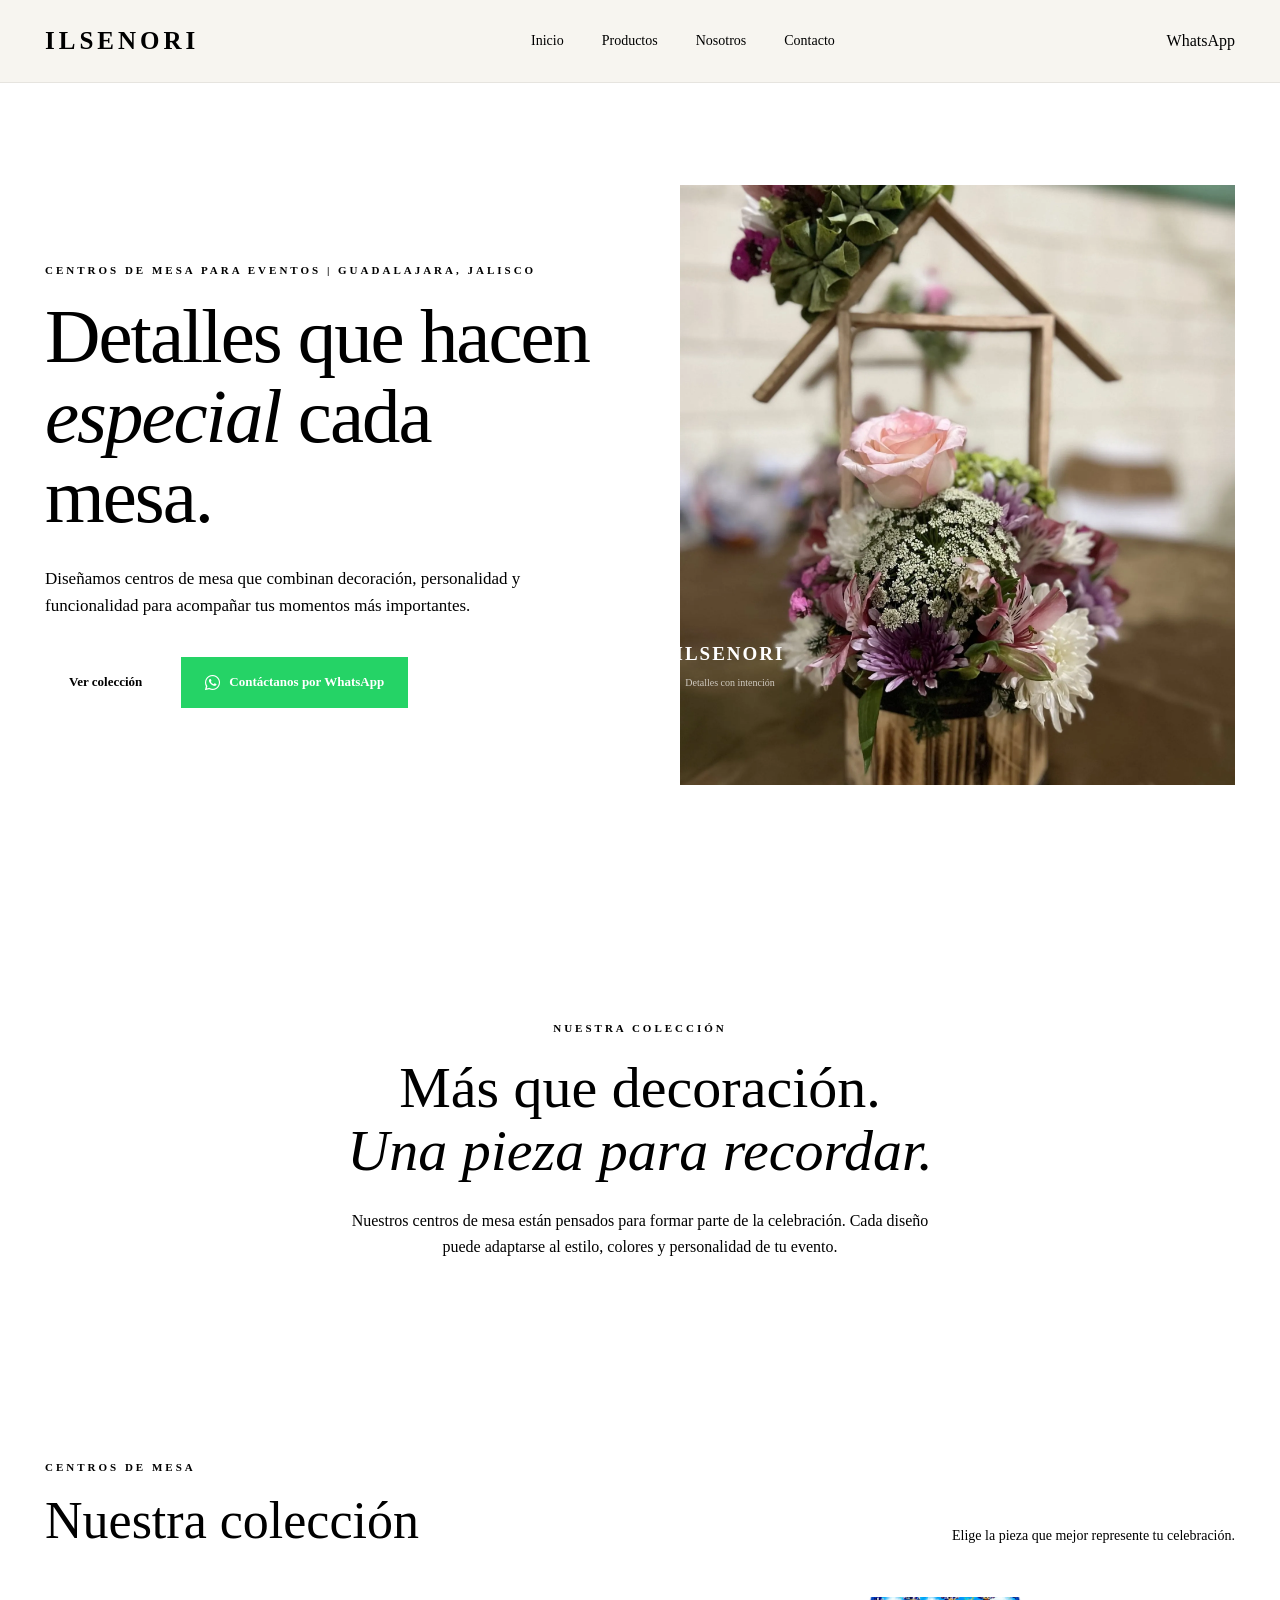
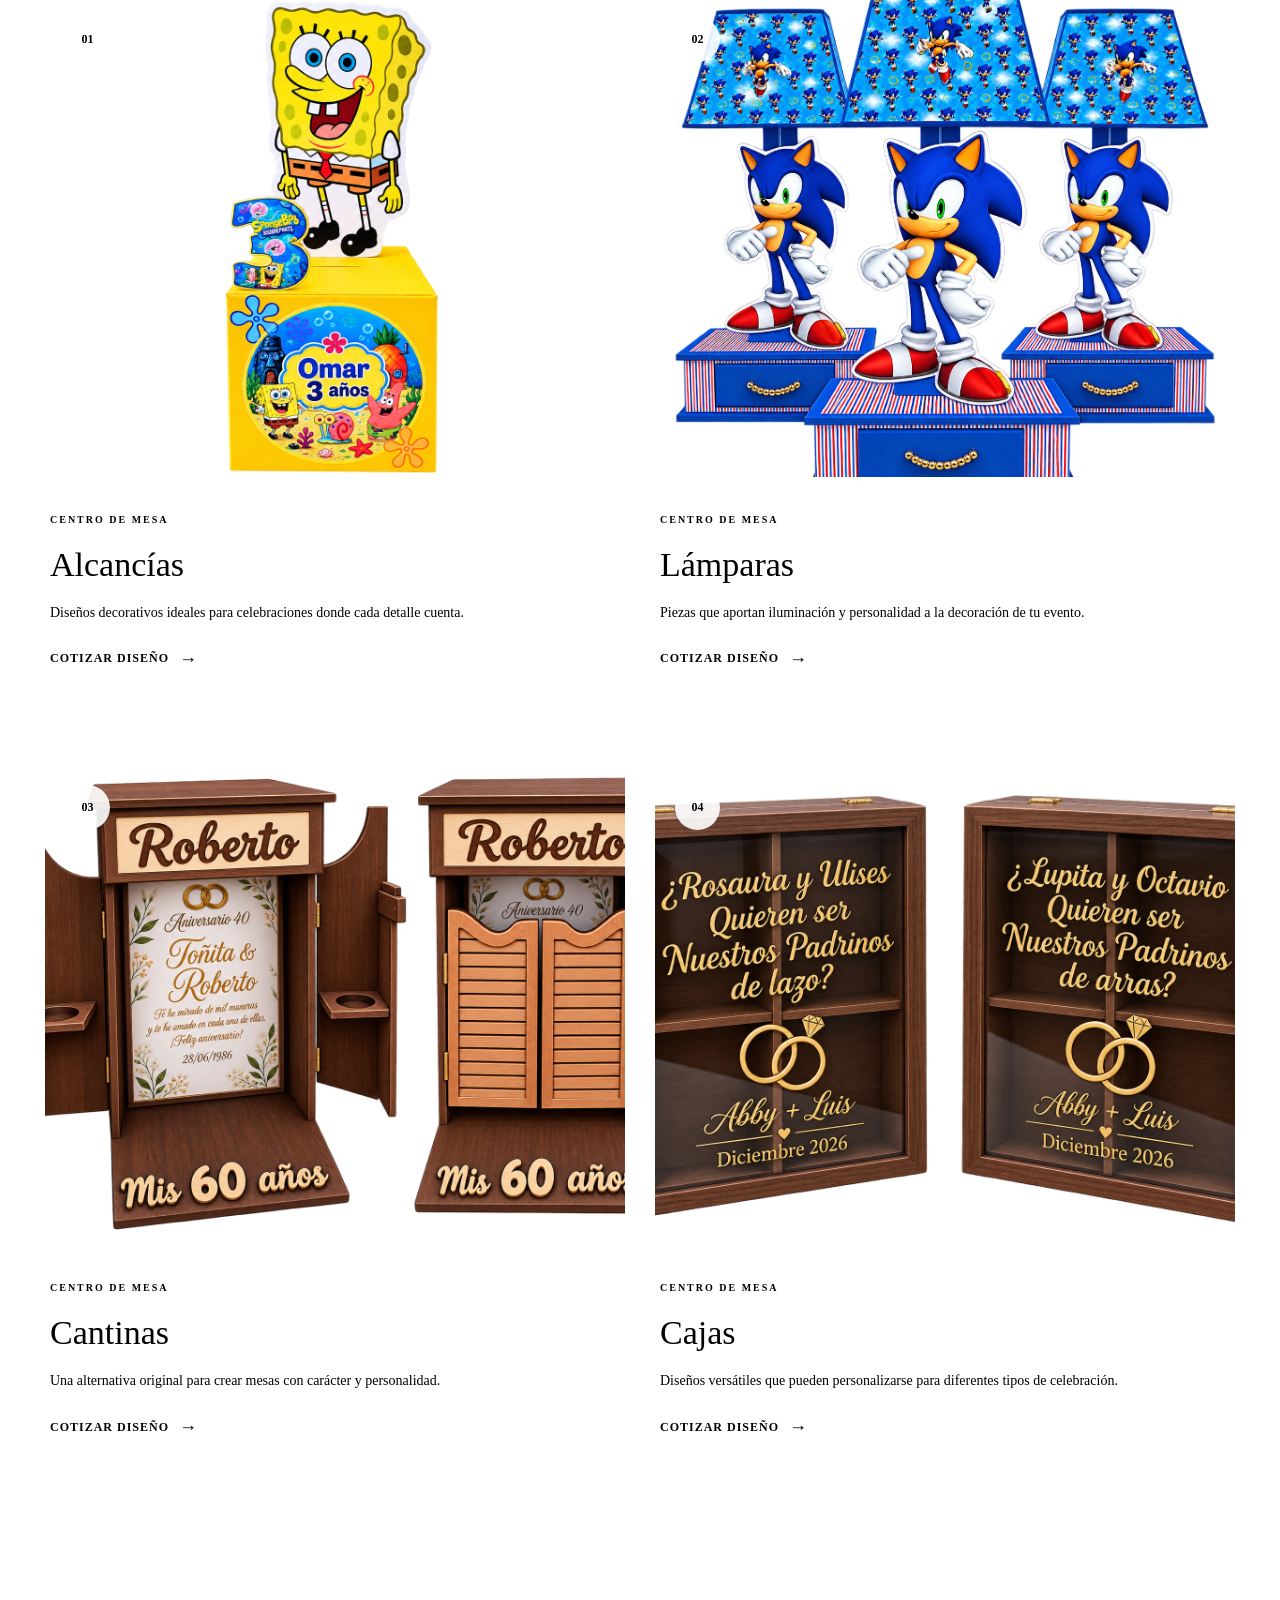
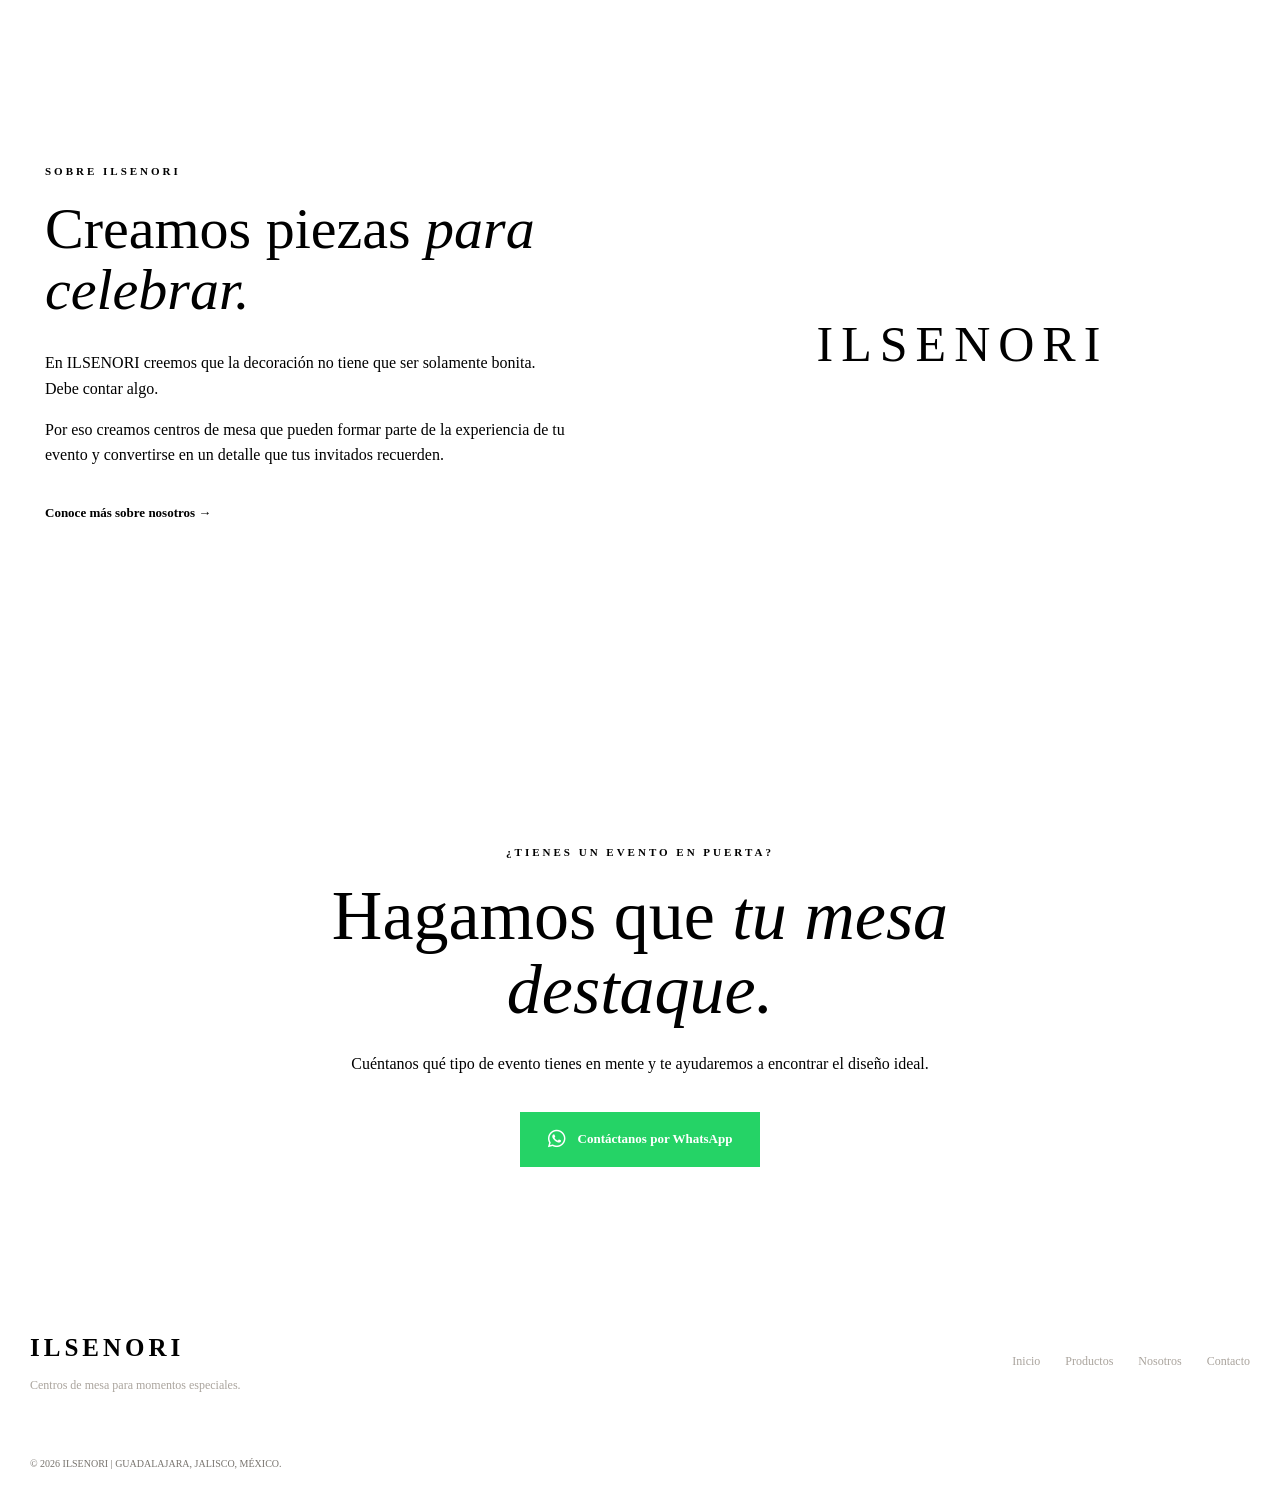
==== commit 267847de: "whatsapp" ====
--- a/index.html
+++ b/index.html
@@ -70,7 +70,7 @@
             <div class="hero-content">
 
                 <span class="eyebrow">
-                    CENTROS DE MESA PARA EVENTOS
+                    CENTROS DE MESA PARA EVENTOS | GUADALAJARA, JALISCO
                 </span>
 
                 <h1>
